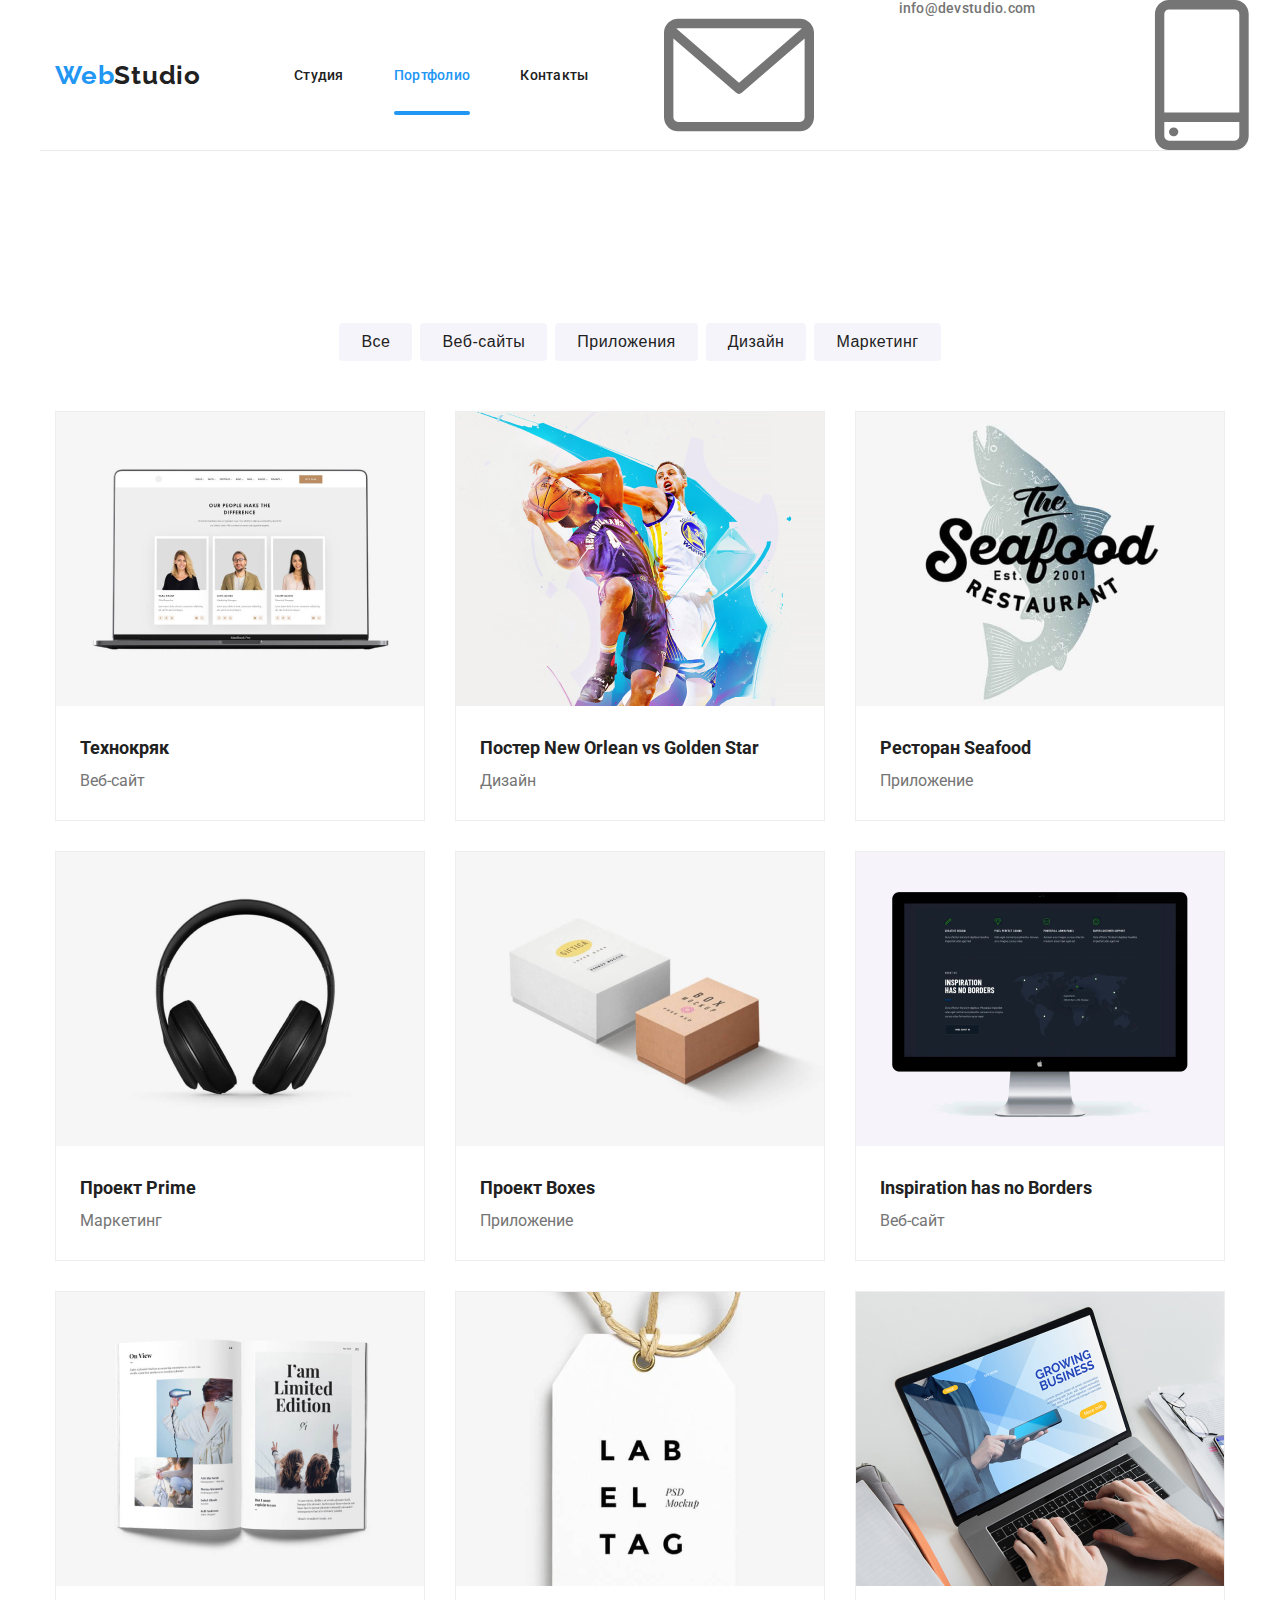
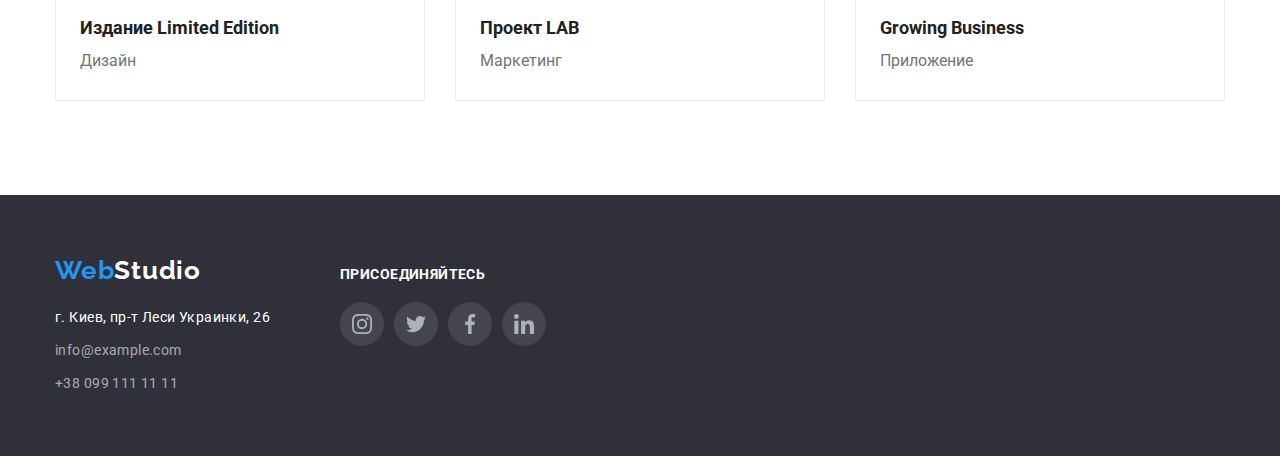
==== potrfolio.html @ 5b629baa "Initial commit" ====
<!DOCTYPE html>
<html lang="ru">
  <head>
    <meta charset="UTF-8" />
    <meta name="viewport" content="width=device-width, initial-scale=1.0" />

    <link rel="preconnect" href="https://fonts.gstatic.com" />
    <link
      href="https://fonts.googleapis.com/css2?family=Raleway:wght@700&family=Roboto:wght@400;500;700;900&display=swap"
      rel="stylesheet"
    />
    <!--подключение стилей-->
    <link rel="stylesheet" href="css/modern-normalize.css" />
    <link rel="stylesheet" href="css/style.css" />

    <title>Potrfolio</title>
  </head>

  <body>
    <header>
      <div class="container">
        <a class="logo" href="index.html" lang="en">
          <span class="logo-contrast">Web</span>Studio</a
        >
        <nav>
          <ul class="navigation">
            <li><a href="index.html">Студия</a></li>
            <li class="active">
              <a class="current-link" href="potrfolio.html">Портфолио</a>
            </li>
            <li><a href="contacts.html">Контакты</a></li>
          </ul>
        </nav>
        <address>
          <ul>
            <li>
              <a href="mailto:info@devstudio.com"
                ><svg class="mail icon-header">
                  <use href="images/sprite.svg#mail"></use>
                </svg>
                info@devstudio.com</a
              >
            </li>
            <li>
              <a href="tel:+380961111111">
                <svg class="tel icon-header">
                  <use href="images/sprite.svg#tel"></use>
                </svg>
                +38 096 111 11 11</a
              >
            </li>
          </ul>
        </address>
      </div>
    </header>
    <main class="portfolio">
      <section class="projects">
        <div class="container project">
          <h2>Кнопки</h2>
          <ul class="buttons-list">
            <li>
              <button class="buttons-item button" type="button">Все</button>
            </li>
            <li>
              <button class="buttons-item button" type="button">
                Веб-сайты
              </button>
            </li>
            <li>
              <button class="buttons-item button" type="button">
                Приложения
              </button>
            </li>
            <li>
              <button class="buttons-item button" type="button">Дизайн</button>
            </li>
            <li>
              <button class="buttons-item button" type="button">
                Маркетинг
              </button>
            </li>
          </ul>

          <ul class="projects-list">
            <li class="projects-item">
              <a class="projects-content" href="#">
                <div class="projects-image">
                  <img
                    src="images/tecknohriak.jpg"
                    style="width: 370px"
                    alt="Веб-сайт Технокряк"
                  />
                  <div class="outline">
                    <p>
                      Технокряк это современная площадка распространения
                      коронавируса. Компании используют эту платформу для
                      цифрового шпионажа и атак на защищённые сервера
                      конкурентов.
                    </p>
                  </div>
                </div>

                <div class="projects-discription">
                  <h3>Технокряк</h3>
                  <p>Веб-сайт</p>
                </div></a
              >
            </li>

            <li class="projects-item">
              <a class="projects-content" href="#">
                <div class="projects-image">
                  <img
                    src="images/neworleans.jpg"
                    style="width: 370px"
                    alt="Постер New Orlean vs Golden Star"
                  />
                  <div class="outline">
                    <p>
                      Технокряк это современная площадка распространения
                      коронавируса. Компании используют эту платформу для
                      цифрового шпионажа и атак на защищённые сервера
                      конкурентов.
                    </p>
                  </div>
                </div>

                <div class="projects-discription">
                  <h3>Постер New Orlean vs Golden Star</h3>
                  <p>Дизайн</p>
                </div></a
              >
            </li>

            <li class="projects-item">
              <a class="projects-content" href="#">
                <div class="projects-image">
                  <img
                    src="images/seafood.jpg"
                    style="width: 370px"
                    alt="Ресторан Seafood"
                  />
                  <div class="outline">
                    <p>
                      Технокряк это современная площадка распространения
                      коронавируса. Компании используют эту платформу для
                      цифрового шпионажа и атак на защищённые сервера
                      конкурентов.
                    </p>
                  </div>
                </div>

                <div class="projects-discription">
                  <h3>Ресторан Seafood</h3>
                  <p>Приложение</p>
                </div></a
              >
            </li>

            <li class="projects-item">
              <a class="projects-content" href="#">
                <div class="projects-image">
                  <img
                    src="images/prime.jpg"
                    style="width: 370px"
                    alt="Проект Prime"
                  />
                  <div class="outline">
                    <p>
                      Технокряк это современная площадка распространения
                      коронавируса. Компании используют эту платформу для
                      цифрового шпионажа и атак на защищённые сервера
                      конкурентов.
                    </p>
                  </div>
                </div>

                <div class="projects-discription">
                  <h3>Проект Prime</h3>
                  <p>Маркетинг</p>
                </div></a
              >
            </li>

            <li class="projects-item">
              <a class="projects-content" href="#">
                <div class="projects-image">
                  <img
                    src="images/boxes.jpg"
                    style="width: 370px"
                    alt="Проект Boxes"
                  />
                  <div class="outline">
                    <p>
                      Технокряк это современная площадка распространения
                      коронавируса. Компании используют эту платформу для
                      цифрового шпионажа и атак на защищённые сервера
                      конкурентов.
                    </p>
                  </div>
                </div>

                <div class="projects-discription">
                  <h3>Проект Boxes</h3>
                  <p>Приложение</p>
                </div></a
              >
            </li>

            <li class="projects-item">
              <a class="projects-content" href="#">
                <div class="projects-image">
                  <img
                    src="images/inspration.jpg"
                    style="width: 370px"
                    alt="Inspiration has no Borders"
                  />
                  <div class="outline">
                    <p>
                      Технокряк это современная площадка распространения
                      коронавируса. Компании используют эту платформу для
                      цифрового шпионажа и атак на защищённые сервера
                      конкурентов.
                    </p>
                  </div>
                </div>

                <div class="projects-discription">
                  <h3>Inspiration has no Borders</h3>
                  <p>Веб-сайт</p>
                </div></a
              >
            </li>

            <li class="projects-item">
              <a class="projects-content" href="#">
                <div class="projects-image">
                  <img
                    src="images/limitededition.jpg"
                    style="width: 370px"
                    alt="Издание Limited Edition"
                  />
                  <div class="outline">
                    <p>
                      Технокряк это современная площадка распространения
                      коронавируса. Компании используют эту платформу для
                      цифрового шпионажа и атак на защищённые сервера
                      конкурентов.
                    </p>
                  </div>
                </div>

                <div class="projects-discription">
                  <h3>Издание Limited Edition</h3>
                  <p>Дизайн</p>
                </div></a
              >
            </li>

            <li class="projects-item">
              <a class="projects-content" href="#">
                <div class="projects-image">
                  <img
                    src="images/lab.jpg"
                    style="width: 370px"
                    alt="Проект LAB"
                  />
                  <div class="outline">
                    <p>
                      Технокряк это современная площадка распространения
                      коронавируса. Компании используют эту платформу для
                      цифрового шпионажа и атак на защищённые сервера
                      конкурентов.
                    </p>
                  </div>
                </div>

                <div class="projects-discription">
                  <h3>Проект LAB</h3>
                  <p>Маркетинг</p>
                </div></a
              >
            </li>

            <li class="projects-item">
              <a class="projects-content" href="#">
                <div class="projects-image">
                  <img
                    src="images/growing.jpg"
                    style="width: 370px"
                    alt="Growing Business"
                  />
                  <div class="outline">
                    <p>
                      Технокряк это современная площадка распространения
                      коронавируса. Компании используют эту платформу для
                      цифрового шпионажа и атак на защищённые сервера
                      конкурентов.
                    </p>
                  </div>
                </div>

                <div class="projects-discription">
                  <h3>Growing Business</h3>
                  <p>Приложение</p>
                </div></a
              >
            </li>
          </ul>
        </div>
      </section>
    </main>
    <footer>
      <div class="container">
        <div class="footer-items">
          <div>
            <a class="logo" href="index.html" lang="en">
              <span class="logo-contrast">Web</span>Studio</a
            >
            <ul>
              <li>г. Киев, пр-т Леси Украинки, 26</li>
              <li>
                <a href="mailto:info@example.com">info@example.com</a>
              </li>
              <li>
                <a href="tel:+380991111111">+38 099 111 11 11</a>
              </li>
            </ul>
          </div>
          <div class="page-footer">
            <h6>присоединяйтесь</h6>
            <ul class="sm">
              <li class="sm-item">
                <a class="sm-link" href="https://www.instagram.com/"
                  ><svg class="sm-icon">
                    <use href="./images/sprite.svg#insta" /></svg
                ></a>
              </li>
              <li class="sm-item">
                <a class="sm-link" href="https://twitter.com/"
                  ><svg class="sm-icon">
                    <use href="./images/sprite.svg#tw" /></svg
                ></a>
              </li>
              <li class="sm-item">
                <a class="sm-link" href="https://www.facebook.com/"
                  ><svg class="sm-icon">
                    <use href="./images/sprite.svg#fb" /></svg
                ></a>
              </li>
              <li class="sm-item">
                <a class="sm-link" href="https://www.linkedin.com/"
                  ><svg class="sm-icon">
                    <use href="./images/sprite.svg#in" /></svg
                ></a>
              </li>
            </ul>
          </div>
        </div>
      </div>
    </footer>
  </body>
</html>
---- css/style.css ----
html {
  box-sizing: border-box;
}
* {
  margin: 0;
  padding: 0;
}

ul {
  list-style-type: none;
  text-decoration: none;
  padding: 0;
  margin: 0;
}

a {
  text-decoration: none;
  text-transform: none;
  font-style: normal;
}

*,
::before,
::after {
  box-sizing: inherit;
}
h1,
h2,
h3,
h4,
h5,
h6,
p {
  margin-top: 0px;
  margin-bottom: 0px;
}

:root {
  --main-background-color: #f9f9f9;
  --minor-background-color: #f3f5fa;
  --footer-background-color: #2f303a;
  --section-background-color: #ffffff;
  --main-button-color: #2196f3;
  --minor-button-color: #f5f4fa;
  --main-text-color: #212121;
  --minor-text-color: #757575;
  --contrast-text-color: #ffffff;
  --selected-text-color: #2196f3;
  --footer-adress-color: rgba(255, 255, 255, 0.6);
  --white: rgb(0, 0, 0);
  --icons-primary-color: #afb1b8;
  --icons-lines-color: #212121;
  --icons-contrast-color: #2196f3;
  --icons-background-color: #f5f4fa;
}

/*font-family: 'Oleo Script', cursive;
font-family: 'Raleway', sans-serif;
font-family: 'Roboto', sans-serif;*/

/*header*/

.container {
  width: 1200px;
  padding-right: 15px;
  padding-left: 15px;
  margin: 0px auto 0px auto;
}

header .container,
footer .container {
  padding-top: 0px;
  padding-bottom: 0px;
}

header .container {
  background-color: var(--section-background-color);

  display: flex;
  align-items: center;
  border-bottom: 1px solid #ececec;
}

header .logo {
  font-family: Raleway;
  font-weight: 700;
  font-size: 26px;
  line-height: 1.192;
  letter-spacing: 0.03em;
  color: var(--main-text-color);
  display: flex;
  margin-right: 93px;
}

header .logo-contrast {
  color: var(--selected-text-color);
  font-family: Raleway;
  font-weight: 700;
  font-size: 26px;
  line-height: 1.192;
  letter-spacing: 0.03em;
}

.navigation {
  display: flex;
}

.navigation li {
  display: flex;
}

.navigation li:not(:last-child) {
  margin-right: 50px;
}

.navigation a {
  font-family: Roboto;
  font-weight: 500;
  font-style: normal;
  font-size: 14px;
  line-height: 1.143;
  letter-spacing: 0.02em;
  color: var(--main-text-color);

  padding-top: 32px;
  padding-bottom: 32px;

  transition: color 250ms cubic-bezier(0.4, 0, 0.2, 1),
    color 250ms cubic-bezier(0.4, 0, 0.2, 1);
}

.navigation a:hover,
.navigation a:focus,
.navigation a:active {
  color: var(--selected-text-color);
}

.navigation .active .current-link {
  color: var(--selected-text-color);
  position: relative;
  display: block;
}

.navigation .active .current-link::after {
  content: '';
  position: absolute;
  bottom: 0;
  left: 0;

  height: 4px;
  width: 100%;
  background-color: var(--selected-text-color);
  border-radius: 4px;
}

header address {
  display: flex;
  margin-left: auto;
  font-family: Roboto, sans-serif;
}

header address ul {
  display: flex;
}

header address li {
  display: flex;
}

header address li:not(:last-child) {
  margin-right: 50px;
}

header address a {
  font-family: Roboto, sans-serif;
  font-weight: 500;
  font-size: 14px;
  line-height: 1.143;
  letter-spacing: 0.02em;
  color: var(--minor-text-color);

  transition: color 250ms cubic-bezier(0.4, 0, 0.2, 1),
    color 250ms cubic-bezier(0.4, 0, 0.2, 1);

  display: flex;
}

header address a:hover,
header address a:focus,
header address a:active {
  color: var(--selected-text-color);
}

.mail {

  fill: currentColor;
}
.tel {

  fill: currentColor;
}

.icon-header {
  display: flex;
  align-items: center;
  margin-right: 10px;
  align-self: center;
}
/*main*/

/*hero*/

.hero {
  font-family: Roboto, sans-serif;
  font-weight: 900;
  letter-spacing: 0.06em;
  color: var(--contrast-text-color);

  background-image: linear-gradient(
      to right,
      rgba(47, 48, 58, 0.4),
      rgba(47, 48, 58, 0.4)
    ),
    url(../images/hero.jpg);
  background-repeat: no-repeat;
  background-size: cover;

  text-align: center;

  max-width: 1600px;
  margin-left: auto;
  margin-right: auto;
}

h1 {
  font-size: 44px;
  line-height: 1.36;
  text-transform: uppercase;
  text-align: center;
  padding-top: 200px;
}

.hero .main-button {
  font-size: 16px;
  line-height: 1.875;
  text-align: center;
  background-color: var(--main-button-color);
  color: var(--contrast-text-color);
  box-shadow: 0px 4px 4px rgba(0, 0, 0, 0.15);
  border-radius: 4px;
  border-color: var(--main-button-color);

  margin-top: 30px;
  width: 200px;
  height: 50px;
  margin-bottom: 200px;
}
.backdrop {
  z-index: 2;
  position: fixed;
  top: 0;
  left: 0;
  width: 100%;
  height: 100%;
  background-color: rgba(0, 0, 0, 0.2);
  opacity: 1;
  transition: opacity 250ms cubic-bezier(0.4, 0, 0.2, 1);
}

.backdrop.is-hidden {
  opacity: 0;
  pointer-events: none;
}

.backdrop.is-hidden .modal {
  transform: translate(-50%, -50%) scale(0.8);
}

.modal {
  position: absolute;
  top: 50%;
  left: 50%;
  padding: 40px;

  width: 528px;

  background-color: rgba(255, 255, 255, 1);
  border-radius: 4px;
  box-shadow: 0px 1px 3px rgba(0, 0, 0, 0.12), 0px 1px 1px rgba(0, 0, 0, 0.14),
    0px 2px 1px rgba(0, 0, 0, 0.2);

  transform: translate(-50%, -50%) scale(1);
  transition: transform 250ms cubic-bezier(0.4, 0, 0.2, 1);
}

.modal b {
  display: inline-block;
  margin-bottom: 12px;
  font-style: bold;
  font-weight: 700;
  font-size: 20px;
  line-height: 1.15;
  text-align: center;
  letter-spacing: 0.03em;

  color: #212121;
}

.modal .exit-btn {
  display: flex;
  position: absolute;
  top: 0;
  right: 0;
  margin-top: 8px;
  margin-right: 8px;
  width: 30px;
  height: 30px;

  border: 1px solid rgba(0, 0, 0, 0.1);
  border-radius: 50%;

  background-color: var(--section-background-color);

  cursor: pointer;
  transition: 250ms cubic-bezier(0.4, 0, 0.2, 1);
}

.modal .exit-btn:hover,
.modal .exit-btn:focus {
  color: var(--icons-contrast-color);
  cursor: pointer;
}

.exit-btn .icon-btn {
  margin: auto;
  fill: currentColor;
}

.name-form .input-block {
  position: relative;
}

.name-form .icon-input {
  margin-left: 12px;
  position: absolute;
  top: 50%;
  left: 0;
  transform: translateY(-50%);
  fill: #212121;
}

.general-form {
  margin: auto;
  width: 448px;
}

.general-form .name-form {
  display: flex;
  flex-direction: column;
  margin-bottom: 10px;
  text-align: left;
}

.name-form label {
  margin-bottom: 4px;
  font-style: normal;
  font-weight: 400;
  font-size: 12px;
  line-height: 1.185;

  letter-spacing: 0.01em;

  color: var(--minor-text-color)
}

.name-form .data {
  padding-left: 42px;
  border: 1px solid rgba(33, 33, 33, 0.2);
  box-sizing: border-box;
  border-radius: 4px;
  height: 40px;
  width: 100%;
}

.data:focus {
  border: 1px solid var(--selected-text-color);
  outline: none;
}

.data:focus + .icon-input {
  fill: var(--selected-text-color);
}

.name-form .data.area {
  resize: none;
  height: 120px;
  padding: 12px 16px;
}

.name-form .data.area::placeholder {
  font-style: normal;
  font-weight: 400;
  font-size: 12px;
  line-height: 1.166;
  letter-spacing: 0.01em;

  color: rgba(117, 117, 117, 0.5);
}

.checkbox-input {
  appearance: none;
  -webkit-appearance: none;
  -moz-appearance: none;
}
.checkbox-label {
  display: flex;
  justify-content: center;
  margin-top: 20px;
  margin-bottom: 30px;
  align-items: center;
  font-weight: 400;
  font-size: 14px;
  line-height: 1.72;
  letter-spacing: 0.03em;
  border-radius: 4px;
  color: var(--minor-text-color);
  transition: 250ms cubic-bezier(0.4, 0, 0.2, 1);
}

.checkbox-custom-box {
  display: inline-flex;
  width: 16px;
  height: 15px;
  margin-right: 8px;
  background-image: url(../images/sprite.svg#name-icon)
  fill: #212121;
  background-size: contain;
  background-repeat: no-repeat;
  border-radius: 4px;
  cursor: pointer;
  transition: 250ms cubic-bezier(0.4, 0, 0.2, 1);
  border: 1px solid var(--icons-lines-color);
}

.checkbox-text {
  display: inline-flex;
}


.checkbox-input:checked + .checkbox-custom-box {
  background-image: url(../images/icons/chek-icon.svg);
  background-size: contain;
  cursor: pointer;
  background-repeat: no-repeat;
  background-color: var(--icons-contrast-color);
  border: 1px solid var(--icons-contrast-color);
}



.checkbox-input:focus + .checkbox-custom-box {
  box-sizing: content-box;
  border-radius: 4px;
}

.checkbox-label a {
  color: var(--icons-lines-color);
  text-decoration: underline;
  text-decoration-skip-ink: none;
}

.modal .form-btn {
  padding: 10px 55px;
  font-style: normal;
  font-weight: 700;
  font-size: 16px;
  line-height: 1.875;
  align-items: center;
  text-align: center;
  letter-spacing: 0.06em;

  color: var(--section-background-color);
  background: #2196f3;
  border: none;
  box-shadow: 0px 4px 4px rgba(0, 0, 0, 0.15);
  border-radius: 4px;
}

.modal .close-button {
  margin-top: 8px;
  margin-right: 8px;

  width: 30px;
  height: 30px;

  border: 1px solid rgba(0, 0, 0, 0.1);
  border-radius: 50%;

  background-color: var(--main-background-color);
  background-image: url(../images/sprite.svg#close-icon);
  background-repeat: no-repeat;
  background-position: center;
  cursor: pointer;
}
/*section advantages*/

.advantages {
  font-family: Roboto;
  letter-spacing: 0.03em;
  box-sizing: content-box;
  padding-top: 94px;
}

.advantages .container {
  padding-bottom: 0;
}

.advantages ul {
  display: flex;
  justify-content: center;
}

.advantages li:not(:last-child) {
  margin-right: 30px;
}
.advantages h2 {
  color: var(--section-background-color);
}

.advantages h3 {
  font-family: Roboto;
  font-size: 14px;
  font-weight: 700;
  font-style: normal;
  letter-spacing: 0.03em;
  line-height: 1.17;
  text-transform: uppercase;
  color: var(--main-text-color);
  margin-bottom: 10px;
}

.advantages p {
  font-family: Roboto;
  font-weight: 400;
  font-style: normal;
  letter-spacing: 0.03em;
  font-size: 14px;
  line-height: 1.71;
  color: var(--minor-text-color);
  width: 270px;
}

.icon {
  width: 70px;
  height: 70px;
}
.advantages-image {
  display: flex;
  justify-content: center;
  align-items: center;
  height: 120px;

  background-color: var(--minor-button-color);
  border-radius: 4px;
  margin-bottom: 30px;
  margin-right: 30px;
}

/*section services*/

.services {
  font-family: Roboto, sans-serif;
  letter-spacing: 0.03em;

  padding-top: 14px;
}

.services-list {
  display: flex;
  justify-content: center;
  position: relative;
}

.services-description {
  position: absolute;

  font-size: 14px;
  line-height: 1.14;
  text-transform: uppercase;
  text-align: center;
  padding-top: 200px;

  font-family: Roboto, sans-serif;
  font-weight: 700;
  letter-spacing: 0.03em;
  bottom: 25%;

  color: var(--contrast-text-color);
  background-color: rgba(47, 48, 58, 0.8);
  padding: 27px 0px 27px 0px;
  width: 370px;
}
.services-item:not(:last-child) {
  margin-right: 30px;
  margin-bottom: 94px;
}

h4 {
  font-weight: 700;
  font-size: 36px;
  line-height: 1.17;
  text-align: center;
  color: var(--main-text-color);
  margin-bottom: 50px;
  padding-top: 94px;
  font-family: Roboto, sans-serif;
  letter-spacing: 0.03em;
}

/*section team*/

.team {
  font-family: Roboto, sans-serif;
  letter-spacing: 0.03em;
  background-color: var(--minor-background-color);
}

.team ul {
  display: flex;
  justify-content: center;
  padding-bottom: 30px;
}

.team-item {
  margin-right: 30px;
  background-color: var(--section-background-color);
  box-shadow: 0px 1px 3px rgba(0, 0, 0, 0.12), 0px 1px 1px rgba(0, 0, 0, 0.14),
    0px 2px 1px rgba(0, 0, 0, 0.2);
  border-radius: 0px 0px 4px 4px;
}

.team-item:last-child {
  margin-right: 0;
}

.team h5 {
  font-weight: 500;
  font-size: 16px;
  line-height: 1.188;
  text-align: center;
  color: var(--main-text-color);
  padding-top: 30px;
  padding-bottom: 10px;
}

.team p {
  font-weight: 400;
  font-size: 16px;
  line-height: 1.188;
  text-align: center;
  color: var(--minor-text-color);
  padding-bottom: 30px;
}

.sm {
  display: flex;
}

.sm .sm-link:hover,
.sm .sm-link:focus,
.sm .sm-link:active {
  background-color: var(--icons-contrast-color);
  color: var(--main-background-color);
}

.sm-item .sm-link:last-child {
  margin-right: 0;
}

.sm-item .sm-link {
  display: flex;
  height: 44px;
  width: 44px;
  align-items: center;
  border-radius: 50%;
  margin-right: 10px;
  color: var(--icons-primary-color);

  transition: color 250ms cubic-bezier(0.4, 0, 0.2, 1),
    background-color 250ms cubic-bezier(0.4, 0, 0.2, 1);
}

/*.sm-item a:hover,
.sm-item a:focus,
.sm-item a:active {
  
}*/

.sm-icon {
  height: 20px;
  width: 20px;
  margin-left: auto;
  margin-right: auto;
  fill: currentColor;
}

footer .sm-item .sm-link {
  height: 44px;
  width: 44px;
  background-color: rgba(255, 255, 255, 0.1);
  background-size: 20px;
  background-repeat: no-repeat;
  background-position: center;
  border-radius: 50%;
}

footer .sm-item:not(:last-child) {
  margin-right: 10px;
}

footer .sm {
  display: flex;
}

/*.sm {
  display: flex;
}

.sm-item:hover,
.sm-item:focus,
.sm-item:active {
  background-color: var(--icons-contrast-color);
}

.sm .team .sm {
  padding-left: 32px;
  padding-right: 32px;
  padding-bottom: 24px;
}

.sm-item {
  display: flex;
  width: 44px;
  height: 244px0px;
  fill: var(--icons-primary-color);
  align-items: center;
  border-radius: 50%;
  margin-right: 10px;
}

.sm-icon:last-child {
  margin-right: 0;
}

footer .sm-item {
  background-color: rgba(255, 255, 255, 0.1);
  fill: var(--section-background-color);
  width: 44px;
  height: 44px;
  border-radius: 50%;
  padding: 12px;
}

.sm-item:hover,
.sm-item:focus,
.sm-item:active {
  background-color: var(--icons-contrast-color);
  fill: var(--section-background-color);
  width: 44px;
  height: 44px;
  border-radius: 50%;
  padding: 12px;
}
.sm-icon {
  height: 20px;
  width: 20px;
  margin-right: auto;
  margin-left: auto;
}

.sm a {
  display: flex;
  justify-content: center;
  align-items: center;
  border-radius: 50%;
  width: 44px;
  height: 44px;
}
*/

/*clients-section*/

.clients {
  display: flex;
  justify-content: space-between;
  align-items: baseline;
  padding-bottom: 94px;
}

.clients-item a {
  display: flex;
  align-items: center;
  justify-content: center;
  width: 170px;
  height: 90px;
  border: 1px solid var(--icons-primary-color);
  border-radius: 4px;
}

.clients-item {
  margin-right: 30px;
  fill: var(--icons-primary-color);
}

.clients-item:last-child {
  margin-right: 0;
}

.clients-link {
  transition: fill 250ms cubic-bezier(0.4, 0, 0.2, 1),
    border-color 250ms cubic-bezier(0.4, 0, 0.2, 1);
}

.clients-link:hover,
.clients-link:focus {
  fill: var(--icons-contrast-color);
  border-color: var(--icons-contrast-color);
}

/*footer*/

footer {
  background-color: var(--footer-background-color);
}
.footer-items {
  align-items: baseline;
  padding-top: 60px;
}

.footer-items a {
  color: var(--footer-adress-color);
}

.page-footer {
  align-items: baseline;
  margin-left: 70px;
}

footer .logo {
  font-family: Raleway;
  font-weight: 700;
  font-style: normal;
  font-size: 26px;
  line-height: 1.192;
  letter-spacing: 0.03em;
  color: var(--contrast-text-color);
}

footer .logo-contrast {
  color: var(--selected-text-color);
}

.footer-items {
  display: flex;
}
.footer-items ul {
  align-items: baseline;
  font-family: Roboto, sans-serif;
  font-weight: 400;
  font-size: 14px;
  line-height: 1.714;
  font-style: normal;
  letter-spacing: 0.03em;
  color: var(--contrast-text-color);

  margin-top: 20px;
  padding-bottom: 60px;
}
.footer-items li:not(:last-child) {
  margin-bottom: 9px;
}

h6 {
  font-family: Roboto, sans-serif;
  font-weight: 700;
  font-size: 14px;
  line-height: 1.172;
  font-style: normal;
  letter-spacing: 0.03em;
  text-transform: uppercase;

  color: var(--contrast-text-color);
  margin-bottom: 20px;
}
.subscription {
  margin-top: 12px;
  margin-left: 93px;
  width: 570px;
  height: 86px;
}

.subscription b {
  margin-bottom: 20px;
  display: block;
  font-style: normal;
  font-weight: 700;
  font-size: 14px;
  line-height: 1.14;
  letter-spacing: 0.03em;
  text-transform: uppercase;

  color: #ffffff;
}

.subscription .email {
  display: block;
  margin-right: 12px;
  padding-left: 16px;
  width: 358px;
  height: 50px;
  color: var(--white-color);
  background-color: #2f303a;
  border: 1px solid rgba(255, 255, 255, 0.3);
  border-radius: 4px;
  box-shadow: (0px 4px 4px rgba(0, 0, 0, 0.15));
}

.subscription .email::placeholder {
  font-style: 400;
  font-weight: normal;
  font-size: 16px;
  line-height: 1.25;

  align-items: center;
  letter-spacing: 0.03em;

  color: rgba(255, 255, 255, 0.6);
}

.subscription .sub-button {
  display: flex;
  width: 200px;
  height: 50px;
  font-style: normal;
  font-weight: 700;
  font-size: 16px;
  line-height: 1.875;

  align-items: center;
  text-align: center;
  letter-spacing: 0.06em;
  justify-content: center;

  color: #ffffff;
  background: #2196f3;
  box-shadow: 0px 4px 4px rgba(0, 0, 0, 0.15);
  border-radius: 4px;
}

.subscription .input-sub {
  display: flex;
}

.subscription .sub-button::after {
  content: '';
  display: block;
  margin-left: 10px;
  width: 24px;
  height: 24px;
  background-image: url(../images/icon-send.svg);
}

/*portfolio*/

/*buttons*/

.portfolio {
  font-family: Roboto, sans-serif;
}

.buttons-list {
  display: flex;
  margin-top: 94px;
  justify-content: center;
  padding-bottom: 50px;
}

.buttons-list li {
  margin-right: 8px;
}

.buttons-list li:last-child {
  margin-right: 0;
}

.buttons-item {
  margin: 0;
  padding: 6px 22px;
  height: 38px;
  letter-spacing: 0.03em;
  line-height: 1.625;
  font-size: 16px;
  font-weight: 500;
  text-align: center;

  border-radius: 4px;
  border: 0;
  color: var(--main-text-color);
  background-color: var(--minor-button-color);
  font-style: Roboto;
  font-size: 16px;
  line-height: 1.63;
  font-style: normal;
  letter-spacing: 0.03em;

  transition: color 250ms cubic-bezier(0.4, 0, 0.2, 1),
    background-color 250ms cubic-bezier(0.4, 0, 0.2, 1);
}

.buttons-item:hover,
.buttons-item:focus,
.buttons-item:active {
  color: var(--contrast-text-color);
  background-color: var(--main-button-color);
}

/*projects*/

.project {
  padding-top: 50px;
  padding-bottom: 94px;
}
.portfolio {
  padding-left: 15px;
  padding-right: 15px;
  margin-left: auto;
  margin-right: auto;
}

.portfolio .buttons {
  display: flex;
  justify-content: center;
}

.portfolio .buttons .item {
  margin: 0;
  padding: 6px 22px;
  letter-spacing: 0 03em;
  line-height: 1.62;
  box-shadow: 0px 2px 2px rgba(0, 0, 0, 0.12);
  text-shadow: 0px 4px 4px rgba(0, 0, 0, 0.25);
  border-radius: 4px;
  border: 0;
  transition: color 250ms cubic-bezier(0.4, 0, 0.2, 1),
    background-color 250ms cubic-bezier(0.4, 0, 0.2, 1);
}

.portfolio .buttons .item:hover,
.portfolio .buttons .item:focus,
.portfolio .buttons .item:active {
  color: var(--contrast-text-color);
  background-color: var(--main-button-color);
}
.projects-list {
  display: flex;
  flex-wrap: wrap;
}
.projects-item {
  width: calc((100% - 60px) / 3);

  background-color: var(--section-background-color);

  list-style-type: none;
}

.projects-content {
  display: block;
  background-color: var(--section-background-color);
  border: 1px solid #eeeeee;

  transition: background-color 250ms cubic-bezier(0.4, 0, 0.2, 1),
    box-shadow 250ms cubic-bezier(0.4, 0, 0.2, 1);
}

.projects-content:hover,
.projects-content:focus {
  background-color: var(--section-background-color);
  box-shadow: 0px 1px 1px rgba(0, 0, 0, 0.12), 0px 4px 4px rgba(0, 0, 0, 0.06),
    1px 4px 6px rgba(0, 0, 0, 0.16);
  border: 1px solid #eeeeee;
}

.projects-item:not(:nth-child(3n)) {
  margin-right: 30px;
}

.projects-item:not(:nth-last-child(-n + 3)) {
  margin-bottom: 30px;
}
.projects-item img {
  display: block;
}
.projects-discription {
  padding-top: 24px;
  padding-right: 20px;
  padding-bottom: 24px;
  padding-left: 24px;
}

h2 {
  visibility: hidden;
}

.projects h3 {
  font-weight: 700;
  font-size: 18px;
  line-height: 2;
  letter-spacing: 0 06em;
  color: var(--main-text-color);
}

.projects p {
  font-weight: 400;
  font-size: 16px;
  line-height: 1.875;
  letter-spacing: 0 03em;
  color: var(--minor-text-color);
  margin: 0;
}

.projects-item .outline p {
  background-color: var(--main-button-color);
  color: var(--contrast-text-color);
  padding: 24px 63px 24px 63px;
  margin: 0;
}

.projects-image {
  position: relative;
  overflow: hidden;
}

.projects-image .outline {
  position: absolute;
  left: 0;
  top: 0;
  width: 100%;
  height: 100%;
  background-color: rgba(33, 150, 243, 0.9);
  border: 1px solid #eeeeee;

  visibility: hidden;
  transform: translateY(100%);
  transition: transform 250ms cubic-bezier(0.4, 0, 0.2, 1);
}

.projects-item:hover .outline {
  transform: translateY(0);
  visibility: visible;
  transition: transform 250ms cubic-bezier(0.4, 0, 0.2, 1);
}
.projects-content:focus .outline {
  transform: translateY(0);
  visibility: visible;
  transition: transform 250ms cubic-bezier(0.4, 0, 0.2, 1);
}
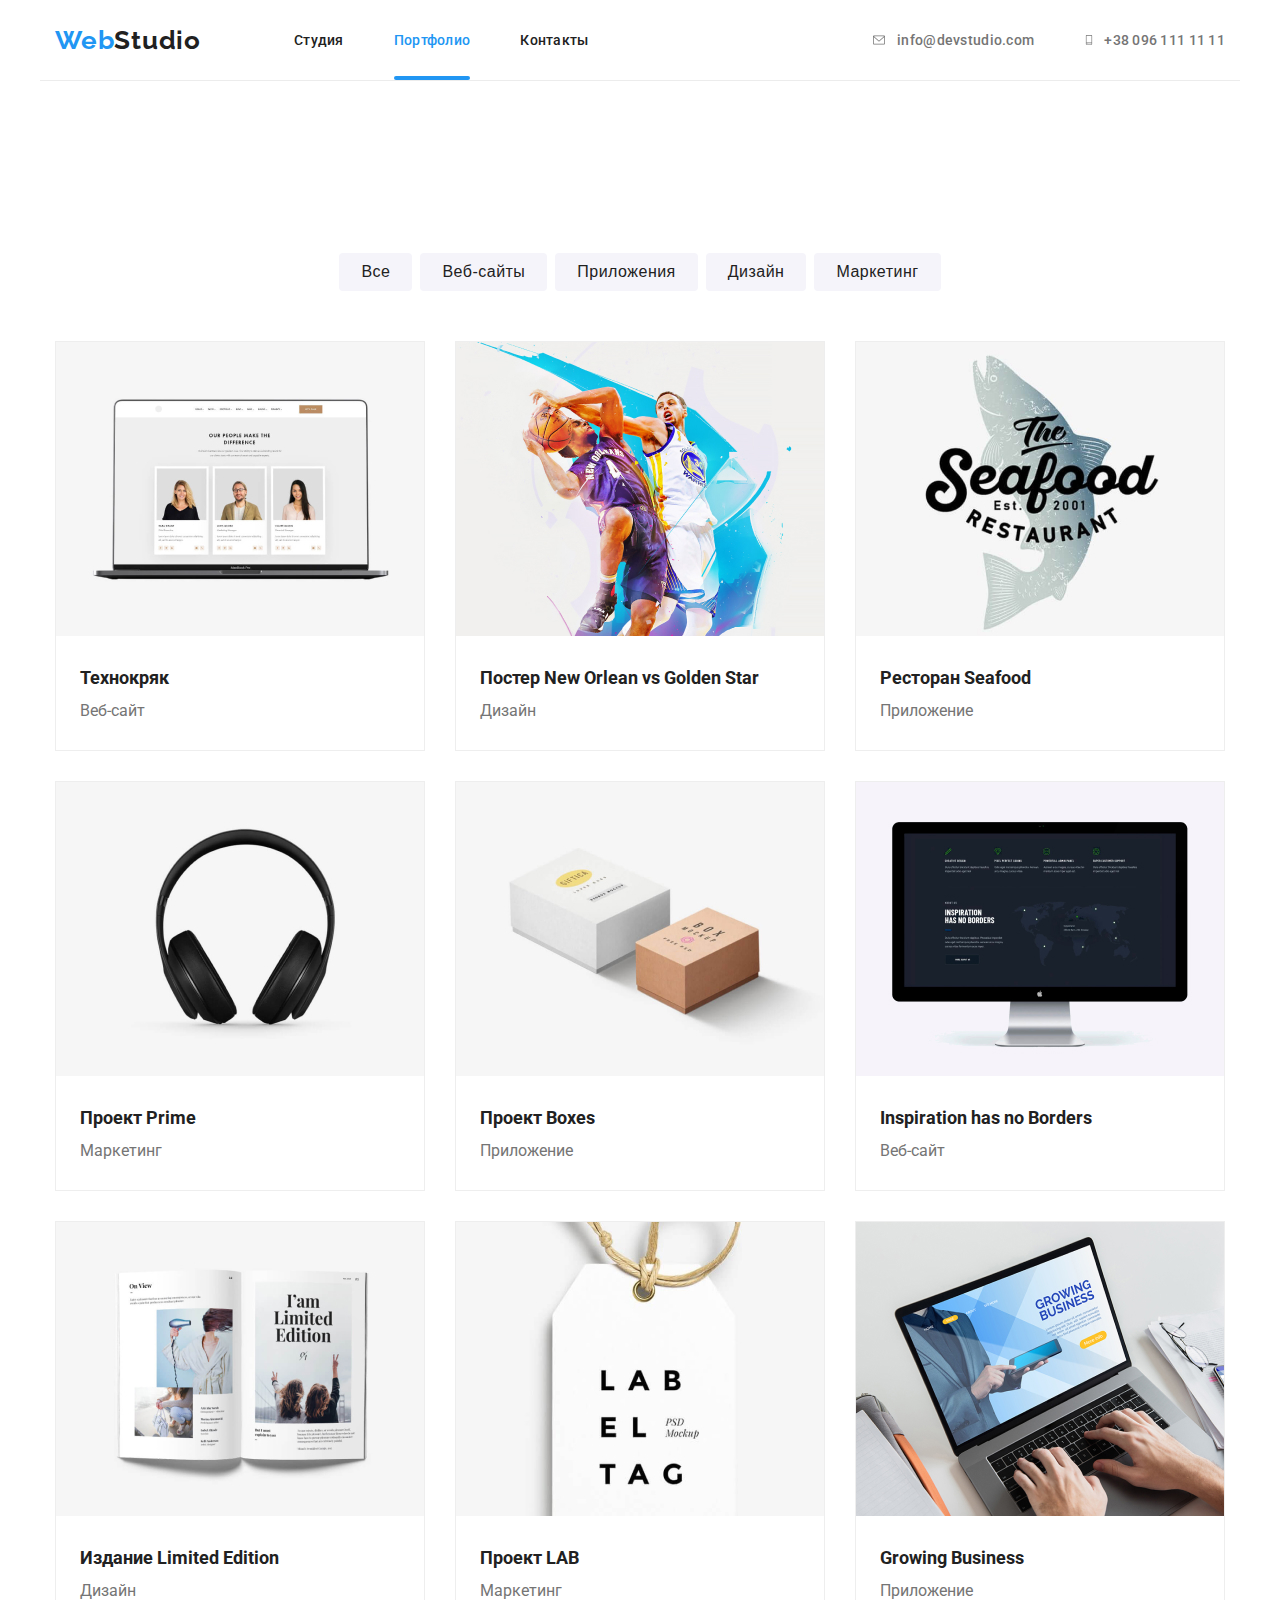
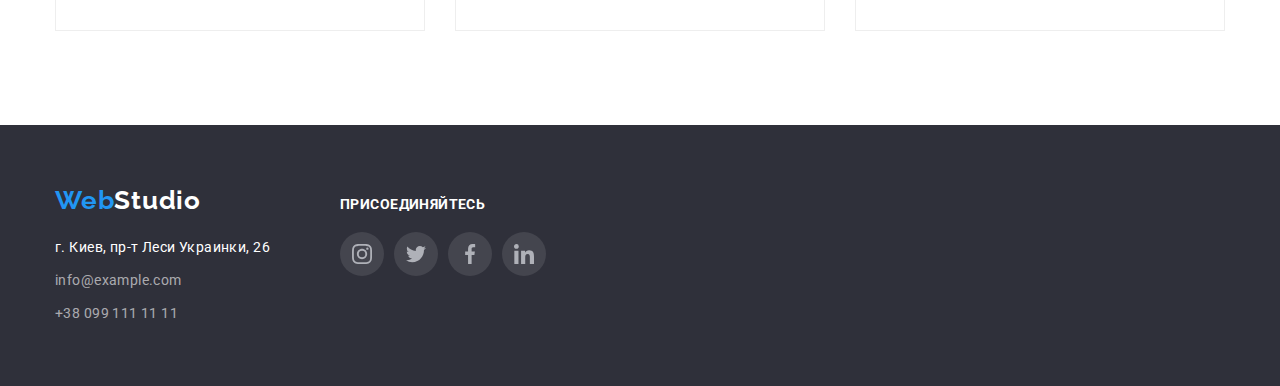
==== commit fa8a35b7: "vscode settings" ====
--- a/potrfolio.html
+++ b/potrfolio.html
@@ -20,34 +20,30 @@
     <header>
       <div class="container">
         <a class="logo" href="index.html" lang="en">
-          <span class="logo-contrast">Web</span>Studio</a
-        >
+          <span class="logo-contrast">Web</span>Studio</a>
         <nav>
           <ul class="navigation">
-            <li><a href="index.html">Студия</a></li>
-            <li class="active">
-              <a class="current-link" href="potrfolio.html">Портфолио</a>
-            </li>
+            <li>
+              <a  href="index.html">Студия</a>
+            </li>
+            <li class="active"> <a class="current-link" href="potrfolio.html">Портфолио</a></li>
             <li><a href="contacts.html">Контакты</a></li>
           </ul>
         </nav>
         <address>
           <ul>
             <li>
-              <a href="mailto:info@devstudio.com"
-                ><svg class="mail icon-header">
-                  <use href="images/sprite.svg#mail"></use>
+              <a href="mailto:info@devstudio.com"><svg class="mail icon-header" width="16" height="12">
+                  <use href="./images/sprite.svg#mail"></use>
                 </svg>
-                info@devstudio.com</a
-              >
+                info@devstudio.com</a>
             </li>
             <li>
               <a href="tel:+380961111111">
-                <svg class="tel icon-header">
-                  <use href="images/sprite.svg#tel"></use>
+                <svg class="tel icon-header" width="10px" height="16px">
+                  <use href="./images/sprite.svg#tel"></use>
                 </svg>
-                +38 096 111 11 11</a
-              >
+                +38 096 111 11 11</a>
             </li>
           </ul>
         </address>
--- a/css/style.css
+++ b/css/style.css
@@ -142,7 +142,7 @@
 }
 
 .navigation .active .current-link::after {
-  content: '';
+  content: "";
   position: absolute;
   bottom: 0;
   left: 0;
@@ -192,11 +192,9 @@
 }
 
 .mail {
-
   fill: currentColor;
 }
 .tel {
-
   fill: currentColor;
 }
 
@@ -370,7 +368,7 @@
 
   letter-spacing: 0.01em;
 
-  color: var(--minor-text-color)
+  color: var(--minor-text-color);
 }
 
 .name-form .data {
@@ -432,8 +430,7 @@
   width: 16px;
   height: 15px;
   margin-right: 8px;
-  background-image: url(../images/sprite.svg#name-icon)
-  fill: #212121;
+  background-image: url(../images/sprite.svg#name-icon) fill #212121;
   background-size: contain;
   background-repeat: no-repeat;
   border-radius: 4px;
@@ -445,7 +442,6 @@
 .checkbox-text {
   display: inline-flex;
 }
-
 
 .checkbox-input:checked + .checkbox-custom-box {
   background-image: url(../images/icons/chek-icon.svg);
@@ -455,8 +451,6 @@
   background-color: var(--icons-contrast-color);
   border: 1px solid var(--icons-contrast-color);
 }
-
-
 
 .checkbox-input:focus + .checkbox-custom-box {
   box-sizing: content-box;
@@ -962,7 +956,7 @@
 }
 
 .subscription .sub-button::after {
-  content: '';
+  content: "";
   display: block;
   margin-left: 10px;
   width: 24px;
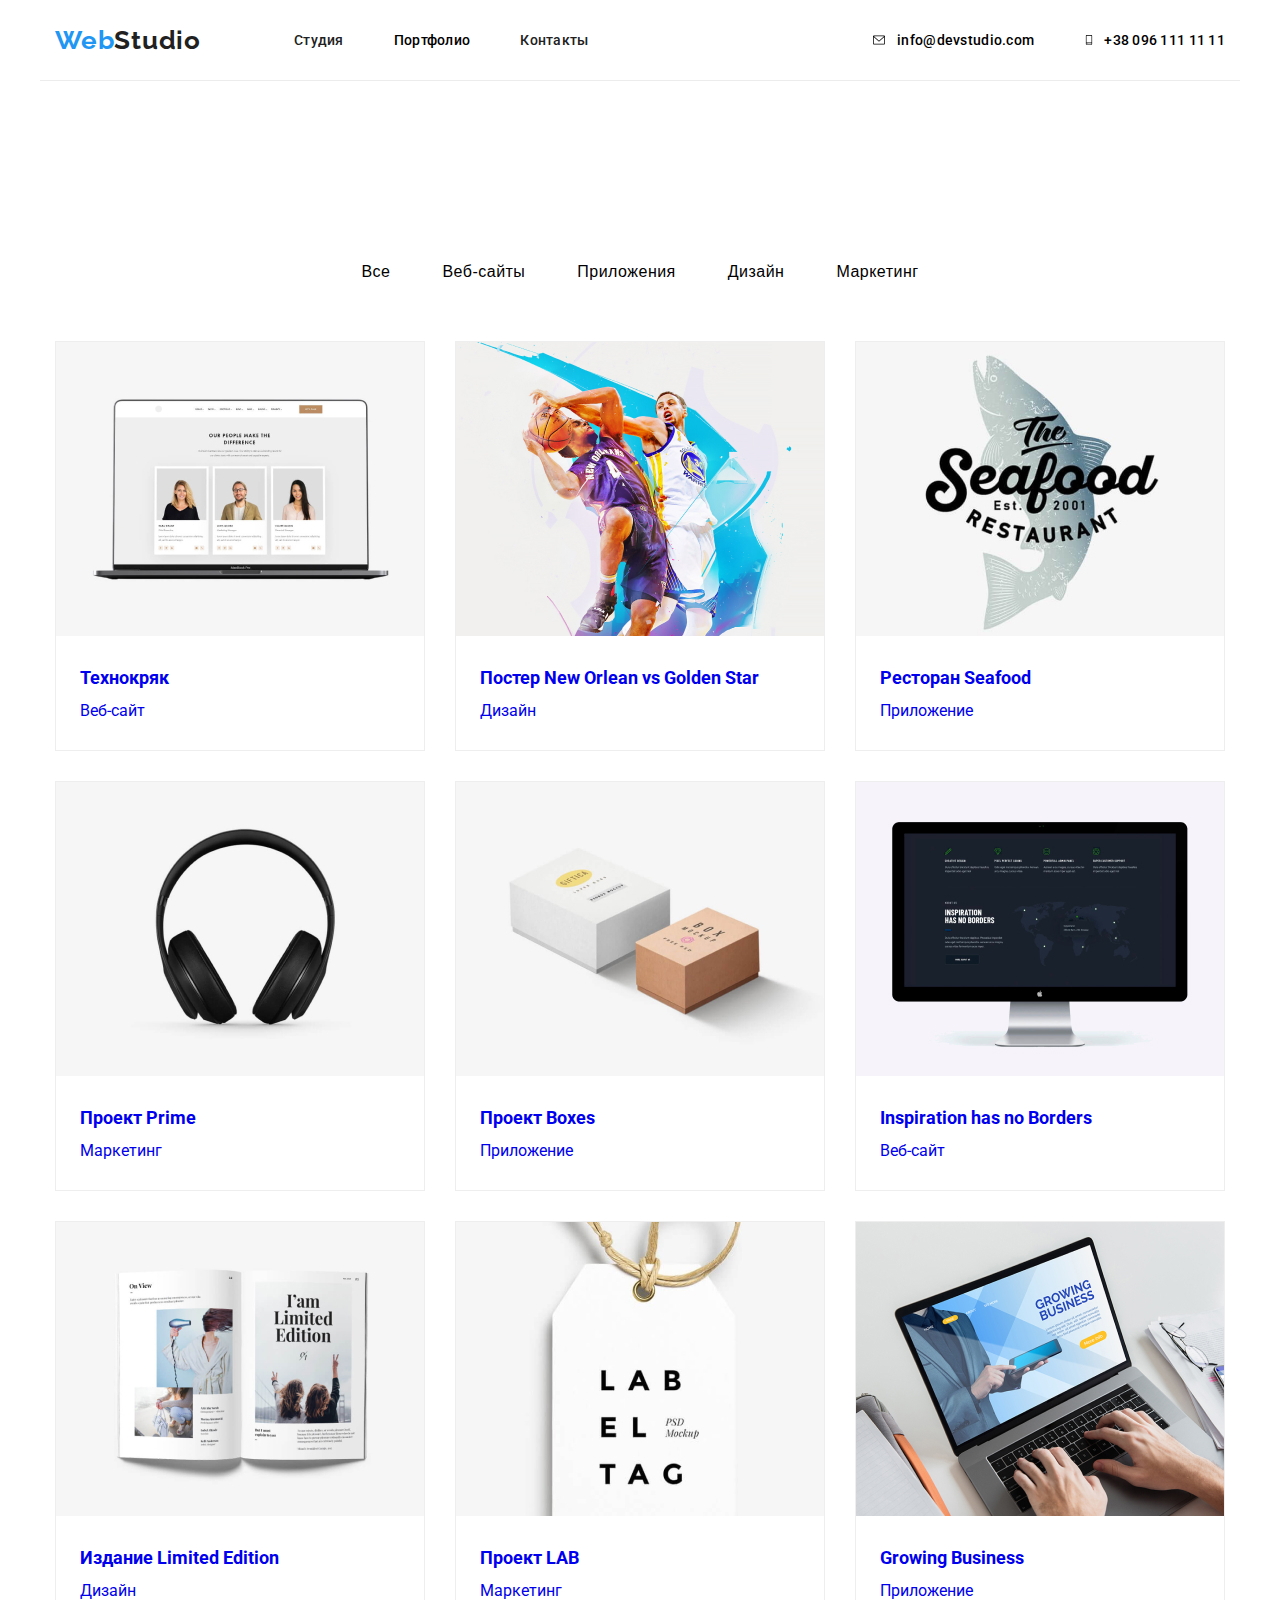
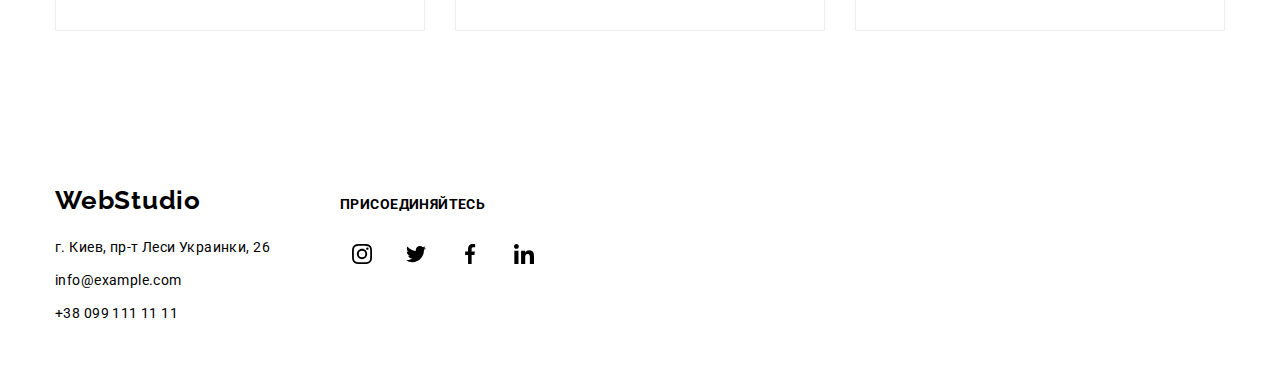
==== commit 1912b4f9: "vars" ====
--- a/potrfolio.html
+++ b/potrfolio.html
@@ -11,7 +11,7 @@
     />
     <!--подключение стилей-->
     <link rel="stylesheet" href="css/modern-normalize.css" />
-    <link rel="stylesheet" href="css/style.css" />
+    <link rel="stylesheet" href="css/main.min.css" />
 
     <title>Potrfolio</title>
   </head>
--- a/css/main.min.css
+++ b/css/main.min.css
@@ -0,0 +1,2 @@
+html{box-sizing:border-box}*{margin:0;padding:0}ul{list-style-type:none;text-decoration:none;padding:0;margin:0}a{text-decoration:none;text-transform:none;font-style:normal}*,::before,::after{box-sizing:inherit}h1,h2,h3,h4,h5,h6,p{margin-top:0px;margin-bottom:0px}.portfolio{font-family:Roboto, sans-serif}.container{width:1200px;padding-right:15px;padding-left:15px;margin:0px auto 0px auto}header .container,footer .container{padding-top:0px;padding-bottom:0px}header .container{background-color:var(--section-background-color);display:flex;align-items:center;border-bottom:1px solid #ececec}header .logo{font-family:Raleway,sans-serif;font-weight:700;font-size:26px;line-height:1.192;letter-spacing:0.03em;color:#212121;display:flex;margin-right:93px}header .logo-contrast{color:#2196f3;font-family:Raleway,sans-serif;font-weight:700;font-size:26px;line-height:1.192;letter-spacing:0.03em}.navigation{display:flex}.navigation li{display:flex}.navigation li:not(:last-child){margin-right:50px}.navigation a{font-family:Roboto,sans-serif;font-weight:500;font-style:normal;font-size:14px;line-height:1.143;letter-spacing:0.02em;color:#212121;padding-top:32px;padding-bottom:32px;transition:color 250ms cubic-bezier(0.4, 0, 0.2, 1),color 250ms cubic-bezier(0.4, 0, 0.2, 1)}.navigation a:hover,.navigation a:focus,.navigation a:active{color:var(--selected-text-color)}.navigation .active .current-link{color:var(--selected-text-color);position:relative;display:block}.navigation .active .current-link::after{content:"";position:absolute;bottom:0;left:0;height:4px;width:100%;background-color:var(--selected-text-color);border-radius:4px}header address{display:flex;margin-left:auto;font-family:Roboto, sans-serif}header address ul{display:flex}header address li{display:flex}header address li:not(:last-child){margin-right:50px}header address a{font-family:Roboto, sans-serif;font-weight:500;font-size:14px;line-height:1.143;letter-spacing:0.02em;color:var(--minor-text-color);transition:color 250ms cubic-bezier(0.4, 0, 0.2, 1),color 250ms cubic-bezier(0.4, 0, 0.2, 1);display:flex}header address a:hover,header address a:focus,header address a:active{color:var(--selected-text-color)}.mail{fill:currentColor}.tel{fill:currentColor}.icon-header{display:flex;align-items:center;margin-right:10px;align-self:center}.hero{font-family:Roboto, sans-serif;font-weight:900;letter-spacing:0.06em;color:var(--contrast-text-color);background-image:linear-gradient(to right, rgba(47,48,58,0.4), rgba(47,48,58,0.4)),url(../images/hero.jpg);background-repeat:no-repeat;background-size:cover;text-align:center;max-width:1600px;margin-left:auto;margin-right:auto}h1{font-size:44px;line-height:1.36;text-transform:uppercase;text-align:center;padding-top:200px}.hero .main-button{font-size:16px;line-height:1.875;text-align:center;background-color:var(--main-button-color);color:var(--contrast-text-color);box-shadow:0px 4px 4px rgba(0,0,0,0.15);border-radius:4px;border-color:var(--main-button-color);margin-top:30px;width:200px;height:50px;margin-bottom:200px}.backdrop{z-index:2;position:fixed;top:0;left:0;width:100%;height:100%;background-color:rgba(0,0,0,0.2);opacity:1;transition:opacity 250ms cubic-bezier(0.4, 0, 0.2, 1)}.backdrop.is-hidden{opacity:0;pointer-events:none}.backdrop.is-hidden .modal{transform:translate(-50%, -50%) scale(0.8)}.modal{position:absolute;top:50%;left:50%;padding:40px;width:528px;background-color:#fff;border-radius:4px;box-shadow:0px 1px 3px rgba(0,0,0,0.12),0px 1px 1px rgba(0,0,0,0.14),0px 2px 1px rgba(0,0,0,0.2);transform:translate(-50%, -50%) scale(1);transition:transform 250ms cubic-bezier(0.4, 0, 0.2, 1)}.modal b{display:inline-block;margin-bottom:12px;font-style:bold;font-weight:700;font-size:20px;line-height:1.15;text-align:center;letter-spacing:0.03em;color:#212121}.modal .exit-btn{display:flex;position:absolute;top:0;right:0;margin-top:8px;margin-right:8px;width:30px;height:30px;border:1px solid rgba(0,0,0,0.1);border-radius:50%;background-color:var(--section-background-color);cursor:pointer;transition:250ms cubic-bezier(0.4, 0, 0.2, 1)}.modal .exit-btn:hover,.modal .exit-btn:focus{color:var(--icons-contrast-color);cursor:pointer}.exit-btn .icon-btn{margin:auto;fill:currentColor}.name-form .input-block{position:relative}.name-form .icon-input{margin-left:12px;position:absolute;top:50%;left:0;transform:translateY(-50%);fill:#212121}.general-form{margin:auto;width:448px}.general-form .name-form{display:flex;flex-direction:column;margin-bottom:10px;text-align:left}.name-form label{margin-bottom:4px;font-style:normal;font-weight:400;font-size:12px;line-height:1.185;letter-spacing:0.01em;color:var(--minor-text-color)}.name-form .data{padding-left:42px;border:1px solid rgba(33,33,33,0.2);box-sizing:border-box;border-radius:4px;height:40px;width:100%}.data:focus{border:1px solid var(--selected-text-color);outline:none}.data:focus+.icon-input{fill:var(--selected-text-color)}.name-form .data.area{resize:none;height:120px;padding:12px 16px}.name-form .data.area::placeholder{font-style:normal;font-weight:400;font-size:12px;line-height:1.166;letter-spacing:0.01em;color:rgba(117,117,117,0.5)}.checkbox-input{appearance:none;-webkit-appearance:none;-moz-appearance:none}.checkbox-label{display:flex;justify-content:center;margin-top:20px;margin-bottom:30px;align-items:center;font-weight:400;font-size:14px;line-height:1.72;letter-spacing:0.03em;border-radius:4px;color:var(--minor-text-color);transition:250ms cubic-bezier(0.4, 0, 0.2, 1)}.checkbox-custom-box{display:inline-flex;width:16px;height:15px;margin-right:8px;background-image:url(../images/sprite.svg#name-icon) fill #212121;background-size:contain;background-repeat:no-repeat;border-radius:4px;cursor:pointer;transition:250ms cubic-bezier(0.4, 0, 0.2, 1);border:1px solid var(--icons-lines-color)}.checkbox-text{display:inline-flex}.checkbox-input:checked+.checkbox-custom-box{background-image:url(../images/icons/chek-icon.svg);background-size:contain;cursor:pointer;background-repeat:no-repeat;background-color:var(--icons-contrast-color);border:1px solid var(--icons-contrast-color)}.checkbox-input:focus+.checkbox-custom-box{box-sizing:content-box;border-radius:4px}.checkbox-label a{color:var(--icons-lines-color);text-decoration:underline;text-decoration-skip-ink:none}.modal .form-btn{padding:10px 55px;font-style:normal;font-weight:700;font-size:16px;line-height:1.875;align-items:center;text-align:center;letter-spacing:0.06em;color:var(--section-background-color);background:#2196f3;border:none;box-shadow:0px 4px 4px rgba(0,0,0,0.15);border-radius:4px}.modal .close-button{margin-top:8px;margin-right:8px;width:30px;height:30px;border:1px solid rgba(0,0,0,0.1);border-radius:50%;background-color:var(--main-background-color);background-image:url(../images/sprite.svg#close-icon);background-repeat:no-repeat;background-position:center;cursor:pointer}.advantages{font-family:Roboto;letter-spacing:0.03em;box-sizing:content-box;padding-top:94px}.advantages .container{padding-bottom:0}.advantages ul{display:flex;justify-content:center}.advantages li:not(:last-child){margin-right:30px}.advantages h2{color:var(--section-background-color)}.advantages h3{font-family:Roboto;font-size:14px;font-weight:700;font-style:normal;letter-spacing:0.03em;line-height:1.17;text-transform:uppercase;color:var(--main-text-color);margin-bottom:10px}.advantages p{font-family:Roboto;font-weight:400;font-style:normal;letter-spacing:0.03em;font-size:14px;line-height:1.71;color:var(--minor-text-color);width:270px}.icon{width:70px;height:70px}.advantages-image{display:flex;justify-content:center;align-items:center;height:120px;background-color:var(--minor-button-color);border-radius:4px;margin-bottom:30px;margin-right:30px}.team{font-family:Roboto, sans-serif;letter-spacing:0.03em;background-color:var(--minor-background-color)}.team ul{display:flex;justify-content:center;padding-bottom:30px}.team-item{margin-right:30px;background-color:var(--section-background-color);box-shadow:0px 1px 3px rgba(0,0,0,0.12),0px 1px 1px rgba(0,0,0,0.14),0px 2px 1px rgba(0,0,0,0.2);border-radius:0px 0px 4px 4px}.team-item:last-child{margin-right:0}.team h5{font-weight:500;font-size:16px;line-height:1.188;text-align:center;color:var(--main-text-color);padding-top:30px;padding-bottom:10px}.team p{font-weight:400;font-size:16px;line-height:1.188;text-align:center;color:var(--minor-text-color);padding-bottom:30px}.sm{display:flex}.sm .sm-link:hover,.sm .sm-link:focus,.sm .sm-link:active{background-color:var(--icons-contrast-color);color:var(--main-background-color)}.sm-item .sm-link:last-child{margin-right:0}.sm-item .sm-link{display:flex;height:44px;width:44px;align-items:center;border-radius:50%;margin-right:10px;color:var(--icons-primary-color);transition:color 250ms cubic-bezier(0.4, 0, 0.2, 1),background-color 250ms cubic-bezier(0.4, 0, 0.2, 1)}.sm-icon{height:20px;width:20px;margin-left:auto;margin-right:auto;fill:currentColor}footer .sm-item .sm-link{height:44px;width:44px;background-color:rgba(255,255,255,0.1);background-size:20px;background-repeat:no-repeat;background-position:center;border-radius:50%}footer .sm-item:not(:last-child){margin-right:10px}footer .sm{display:flex}.clients{display:flex;justify-content:space-between;align-items:baseline;padding-bottom:94px}.clients-item a{display:flex;align-items:center;justify-content:center;width:170px;height:90px;border:1px solid var(--icons-primary-color);border-radius:4px}.clients-item{margin-right:30px;fill:var(--icons-primary-color)}.clients-item:last-child{margin-right:0}.clients-link{transition:fill 250ms cubic-bezier(0.4, 0, 0.2, 1),border-color 250ms cubic-bezier(0.4, 0, 0.2, 1)}.clients-link:hover,.clients-link:focus{fill:var(--icons-contrast-color);border-color:var(--icons-contrast-color)}footer{background-color:var(--footer-background-color)}.footer-items{align-items:baseline;padding-top:60px}.footer-items a{color:var(--footer-adress-color)}.page-footer{align-items:baseline;margin-left:70px}footer .logo{font-family:Raleway;font-weight:700;font-style:normal;font-size:26px;line-height:1.192;letter-spacing:0.03em;color:var(--contrast-text-color)}footer .logo-contrast{color:var(--selected-text-color)}.footer-items{display:flex}.footer-items ul{align-items:baseline;font-family:Roboto, sans-serif;font-weight:400;font-size:14px;line-height:1.714;font-style:normal;letter-spacing:0.03em;color:var(--contrast-text-color);margin-top:20px;padding-bottom:60px}.footer-items li:not(:last-child){margin-bottom:9px}h6{font-family:Roboto, sans-serif;font-weight:700;font-size:14px;line-height:1.172;font-style:normal;letter-spacing:0.03em;text-transform:uppercase;color:var(--contrast-text-color);margin-bottom:20px}.subscription{margin-top:12px;margin-left:93px;width:570px;height:86px}.subscription b{margin-bottom:20px;display:block;font-style:normal;font-weight:700;font-size:14px;line-height:1.14;letter-spacing:0.03em;text-transform:uppercase;color:#ffffff}.subscription .email{display:block;margin-right:12px;padding-left:16px;width:358px;height:50px;color:var(--white-color);background-color:#2f303a;border:1px solid rgba(255,255,255,0.3);border-radius:4px;box-shadow:0px 4px 4px rgba(0,0,0,0.15)}.subscription .email::placeholder{font-style:400;font-weight:normal;font-size:16px;line-height:1.25;align-items:center;letter-spacing:0.03em;color:rgba(255,255,255,0.6)}.subscription .sub-button{display:flex;width:200px;height:50px;font-style:normal;font-weight:700;font-size:16px;line-height:1.875;align-items:center;text-align:center;letter-spacing:0.06em;justify-content:center;color:#ffffff;background:#2196f3;box-shadow:0px 4px 4px rgba(0,0,0,0.15);border-radius:4px}.subscription .input-sub{display:flex}.subscription .sub-button::after{content:"";display:block;margin-left:10px;width:24px;height:24px;background-image:url(../images/icon-send.svg)}.buttons-list{display:flex;margin-top:94px;justify-content:center;padding-bottom:50px}.buttons-list li{margin-right:8px}.buttons-list li:last-child{margin-right:0}.buttons-item{margin:0;padding:6px 22px;height:38px;letter-spacing:0.03em;line-height:1.625;font-size:16px;font-weight:500;text-align:center;border-radius:4px;border:0;color:var(--main-text-color);background-color:var(--minor-button-color);font-style:Roboto;font-size:16px;line-height:1.63;font-style:normal;letter-spacing:0.03em;transition:color 250ms cubic-bezier(0.4, 0, 0.2, 1),background-color 250ms cubic-bezier(0.4, 0, 0.2, 1)}.buttons-item:hover,.buttons-item:focus,.buttons-item:active{color:var(--contrast-text-color);background-color:var(--main-button-color)}.project{padding-top:50px;padding-bottom:94px}.portfolio{padding-left:15px;padding-right:15px;margin-left:auto;margin-right:auto}.portfolio .buttons{display:flex;justify-content:center}.portfolio .buttons .item{margin:0;padding:6px 22px;letter-spacing:0 03em;line-height:1.62;box-shadow:0px 2px 2px rgba(0,0,0,0.12);text-shadow:0px 4px 4px rgba(0,0,0,0.25);border-radius:4px;border:0;transition:color 250ms cubic-bezier(0.4, 0, 0.2, 1),background-color 250ms cubic-bezier(0.4, 0, 0.2, 1)}.portfolio .buttons .item:hover,.portfolio .buttons .item:focus,.portfolio .buttons .item:active{color:var(--contrast-text-color);background-color:var(--main-button-color)}.projects-list{display:flex;flex-wrap:wrap}.projects-item{width:calc((100% - 60px) / 3);background-color:var(--section-background-color);list-style-type:none}.projects-content{display:block;background-color:var(--section-background-color);border:1px solid #eeeeee;transition:background-color 250ms cubic-bezier(0.4, 0, 0.2, 1),box-shadow 250ms cubic-bezier(0.4, 0, 0.2, 1)}.projects-content:hover,.projects-content:focus{background-color:var(--section-background-color);box-shadow:0px 1px 1px rgba(0,0,0,0.12),0px 4px 4px rgba(0,0,0,0.06),1px 4px 6px rgba(0,0,0,0.16);border:1px solid #eeeeee}.projects-item:not(:nth-child(3n)){margin-right:30px}.projects-item:not(:nth-last-child(-n+3)){margin-bottom:30px}.projects-item img{display:block}.projects-discription{padding-top:24px;padding-right:20px;padding-bottom:24px;padding-left:24px}h2{visibility:hidden}.projects h3{font-weight:700;font-size:18px;line-height:2;letter-spacing:0 06em;color:var(--main-text-color)}.projects p{font-weight:400;font-size:16px;line-height:1.875;letter-spacing:0 03em;color:var(--minor-text-color);margin:0}.projects-item .outline p{background-color:var(--main-button-color);color:var(--contrast-text-color);padding:24px 63px 24px 63px;margin:0}.projects-image{position:relative;overflow:hidden}.projects-image .outline{position:absolute;left:0;top:0;width:100%;height:100%;background-color:rgba(33,150,243,0.9);border:1px solid #eeeeee;visibility:hidden;transform:translateY(100%);transition:transform 250ms cubic-bezier(0.4, 0, 0.2, 1)}.projects-item:hover .outline{transform:translateY(0);visibility:visible;transition:transform 250ms cubic-bezier(0.4, 0, 0.2, 1)}.projects-content:focus .outline{transform:translateY(0);visibility:visible;transition:transform 250ms cubic-bezier(0.4, 0, 0.2, 1)}/*! modern-normalize v1.0.0 | MIT License | https://github.com/sindresorhus/modern-normalize */​ ​ ​ *,*::before,*::after{box-sizing:border-box}​ ​ :root{-moz-tab-size:4;tab-size:4}​ ​ html{line-height:1.15;-webkit-text-size-adjust:100%}​ ​ ​ body{margin:0}​ ​ body{font-family:system-ui,-apple-system,"Segoe UI",Roboto,Helvetica,Arial,sans-serif,"Apple Color Emoji","Segoe UI Emoji"}​ ​ ​ hr{height:0;color:inherit}​ ​ ​ abbr[title]{text-decoration:underline dotted}​ ​ b,strong{font-weight:bolder}​ ​ code,kbd,samp,pre{font-family:ui-monospace, SFMono-Regular, Consolas, "Liberation Mono", Menlo, monospace;font-size:1em}​ ​ small{font-size:80%}​ ​ sub,sup{font-size:75%;line-height:0;position:relative;vertical-align:baseline}​ sub{bottom:-0.25em}​ sup{top:-0.5em}​ ​ ​ table{text-indent:0;border-color:inherit}​ ​ ​ button,input,optgroup,select,textarea{font-family:inherit;font-size:100%;line-height:1.15;margin:0}​ ​ button,select{text-transform:none}​ ​ button,[type='button'],[type='reset'],[type='submit']{-webkit-appearance:button}​ ​ ::-moz-focus-inner{border-style:none;padding:0}​ ​ :-moz-focusring{outline:1px dotted ButtonText}​ ​ :-moz-ui-invalid{box-shadow:none}​ ​ legend{padding:0}​ ​ progress{vertical-align:baseline}​ ​ ::-webkit-inner-spin-button,::-webkit-outer-spin-button{height:auto}​ ​ [type='search']{-webkit-appearance:textfield;outline-offset:-2px}​ ​ ::-webkit-search-decoration{-webkit-appearance:none}​ ​ ::-webkit-file-upload-button{-webkit-appearance:button;font:inherit}​ ​ ​ summary{display:list-item}
+/*# sourceMappingURL=main.min.css.map */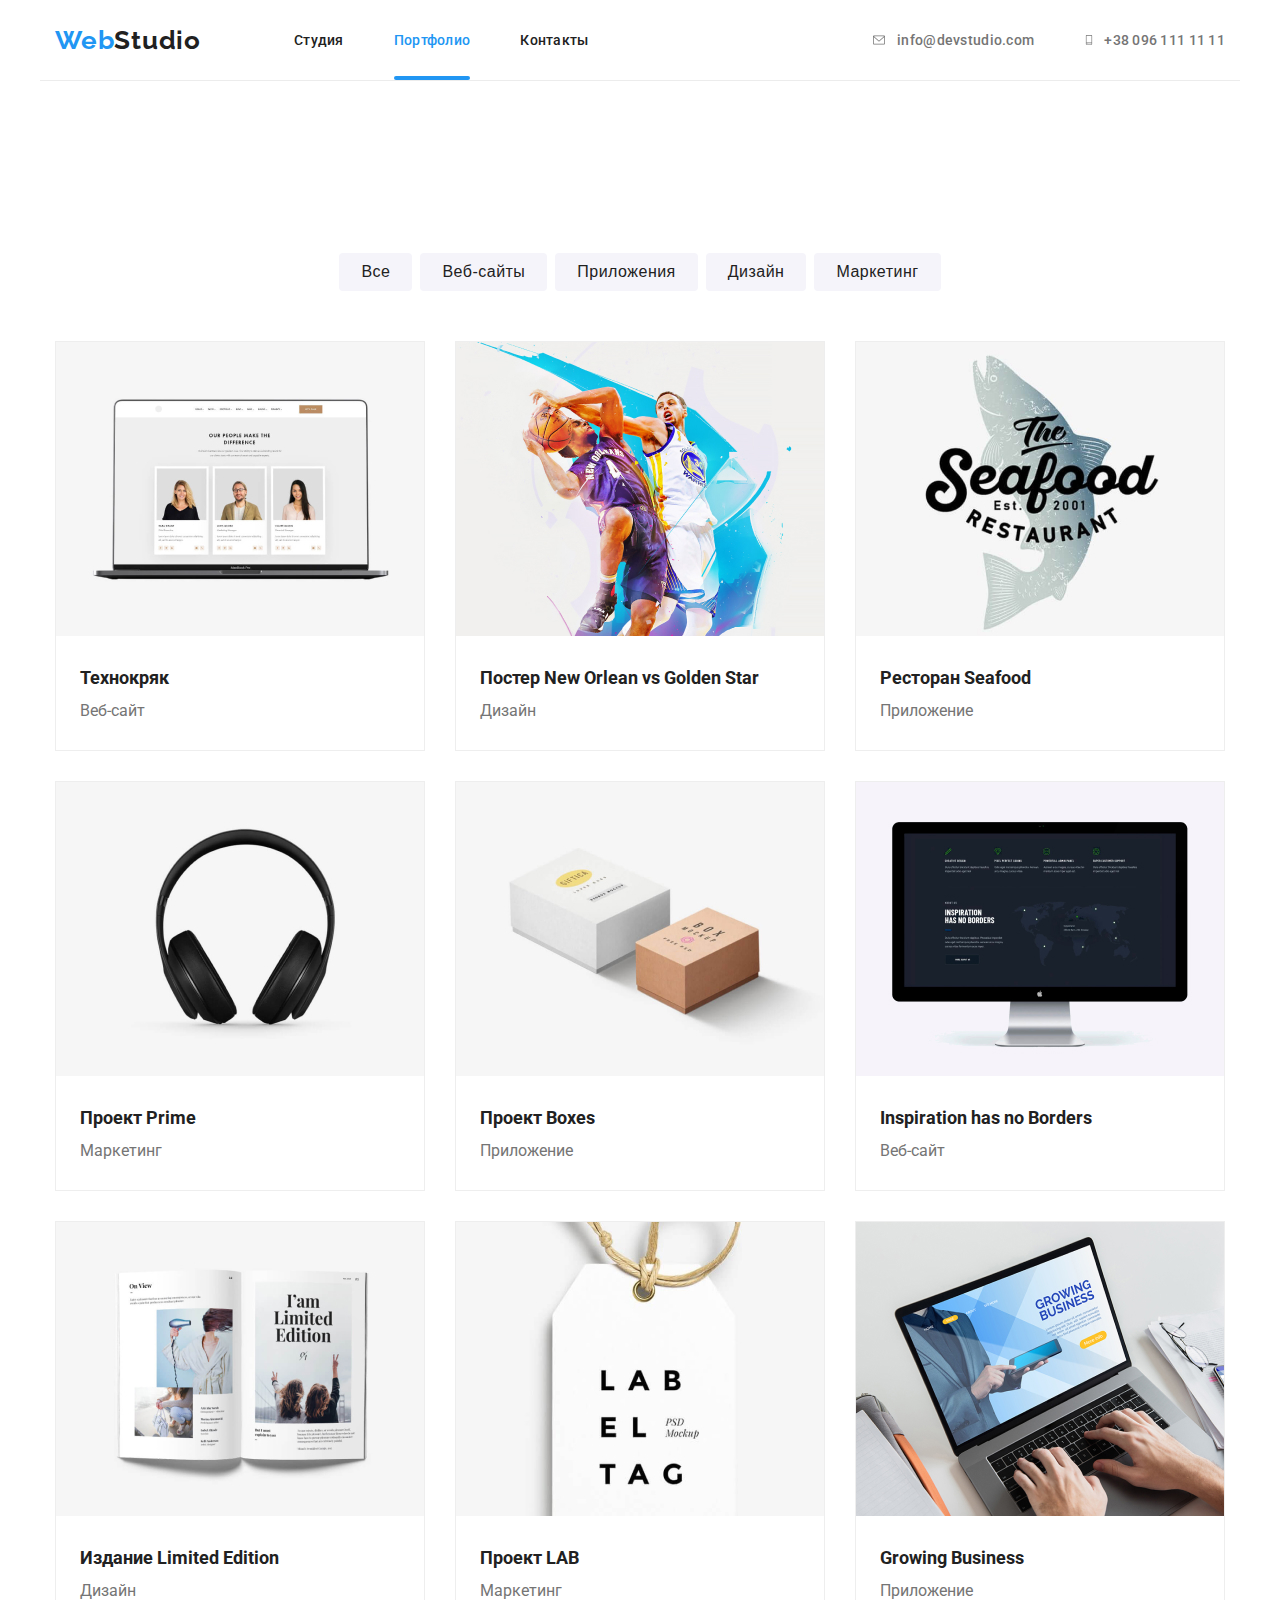
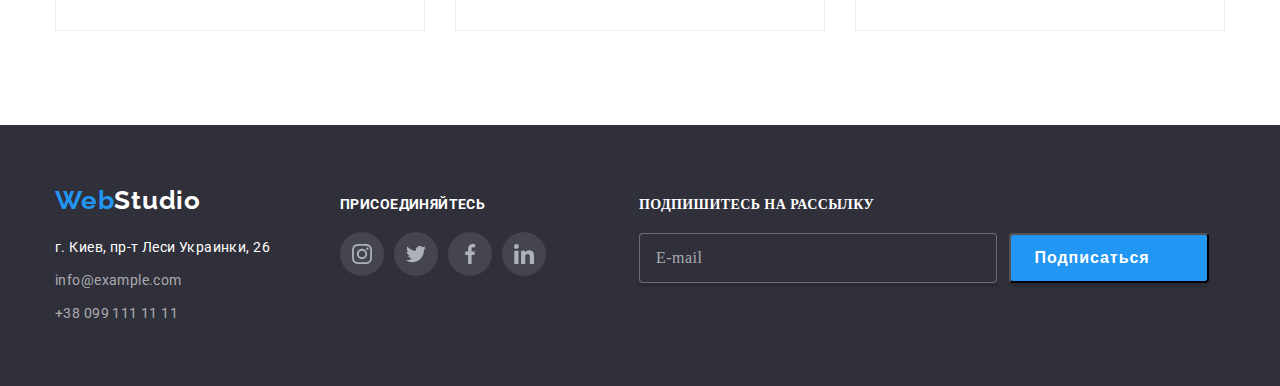
==== commit b2743057: "hw" ====
--- a/potrfolio.html
+++ b/potrfolio.html
@@ -311,8 +311,7 @@
         <div class="footer-items">
           <div>
             <a class="logo" href="index.html" lang="en">
-              <span class="logo-contrast">Web</span>Studio</a
-            >
+              <span class="logo-contrast">Web</span>Studio</a>
             <ul>
               <li>г. Киев, пр-т Леси Украинки, 26</li>
               <li>
@@ -327,31 +326,35 @@
             <h6>присоединяйтесь</h6>
             <ul class="sm">
               <li class="sm-item">
-                <a class="sm-link" href="https://www.instagram.com/"
-                  ><svg class="sm-icon">
-                    <use href="./images/sprite.svg#insta" /></svg
-                ></a>
+                <a class="sm-link" href="https://www.instagram.com/"><svg class="sm-icon">
+                    <use href="./images/sprite.svg#insta" />
+                  </svg></a>
               </li>
               <li class="sm-item">
-                <a class="sm-link" href="https://twitter.com/"
-                  ><svg class="sm-icon">
-                    <use href="./images/sprite.svg#tw" /></svg
-                ></a>
+                <a class="sm-link" href="https://twitter.com/"><svg class="sm-icon">
+                    <use href="./images/sprite.svg#tw" />
+                  </svg></a>
               </li>
               <li class="sm-item">
-                <a class="sm-link" href="https://www.facebook.com/"
-                  ><svg class="sm-icon">
-                    <use href="./images/sprite.svg#fb" /></svg
-                ></a>
+                <a class="sm-link" href="https://www.facebook.com/"><svg class="sm-icon">
+                    <use href="./images/sprite.svg#fb" />
+                  </svg></a>
               </li>
               <li class="sm-item">
-                <a class="sm-link" href="https://www.linkedin.com/"
-                  ><svg class="sm-icon">
-                    <use href="./images/sprite.svg#in" /></svg
-                ></a>
+                <a class="sm-link" href="https://www.linkedin.com/"><svg class="sm-icon">
+                    <use href="./images/sprite.svg#in" />
+                  </svg></a>
               </li>
             </ul>
           </div>
+          <div class="subscription">
+            <b>Подпишитесь на рассылку</b>
+            <form action="" class="input-sub">
+              <input type="email" name="email" placeholder="E-mail" class="email" />
+              <button type="submit" class="sub-button">Подписаться</button>
+            </form>
+          </div>
+    
         </div>
       </div>
     </footer>
--- a/css/main.min.css
+++ b/css/main.min.css
@@ -1,2 +1,2 @@
-html{box-sizing:border-box}*{margin:0;padding:0}ul{list-style-type:none;text-decoration:none;padding:0;margin:0}a{text-decoration:none;text-transform:none;font-style:normal}*,::before,::after{box-sizing:inherit}h1,h2,h3,h4,h5,h6,p{margin-top:0px;margin-bottom:0px}.portfolio{font-family:Roboto, sans-serif}.container{width:1200px;padding-right:15px;padding-left:15px;margin:0px auto 0px auto}header .container,footer .container{padding-top:0px;padding-bottom:0px}header .container{background-color:var(--section-background-color);display:flex;align-items:center;border-bottom:1px solid #ececec}header .logo{font-family:Raleway,sans-serif;font-weight:700;font-size:26px;line-height:1.192;letter-spacing:0.03em;color:#212121;display:flex;margin-right:93px}header .logo-contrast{color:#2196f3;font-family:Raleway,sans-serif;font-weight:700;font-size:26px;line-height:1.192;letter-spacing:0.03em}.navigation{display:flex}.navigation li{display:flex}.navigation li:not(:last-child){margin-right:50px}.navigation a{font-family:Roboto,sans-serif;font-weight:500;font-style:normal;font-size:14px;line-height:1.143;letter-spacing:0.02em;color:#212121;padding-top:32px;padding-bottom:32px;transition:color 250ms cubic-bezier(0.4, 0, 0.2, 1),color 250ms cubic-bezier(0.4, 0, 0.2, 1)}.navigation a:hover,.navigation a:focus,.navigation a:active{color:var(--selected-text-color)}.navigation .active .current-link{color:var(--selected-text-color);position:relative;display:block}.navigation .active .current-link::after{content:"";position:absolute;bottom:0;left:0;height:4px;width:100%;background-color:var(--selected-text-color);border-radius:4px}header address{display:flex;margin-left:auto;font-family:Roboto, sans-serif}header address ul{display:flex}header address li{display:flex}header address li:not(:last-child){margin-right:50px}header address a{font-family:Roboto, sans-serif;font-weight:500;font-size:14px;line-height:1.143;letter-spacing:0.02em;color:var(--minor-text-color);transition:color 250ms cubic-bezier(0.4, 0, 0.2, 1),color 250ms cubic-bezier(0.4, 0, 0.2, 1);display:flex}header address a:hover,header address a:focus,header address a:active{color:var(--selected-text-color)}.mail{fill:currentColor}.tel{fill:currentColor}.icon-header{display:flex;align-items:center;margin-right:10px;align-self:center}.hero{font-family:Roboto, sans-serif;font-weight:900;letter-spacing:0.06em;color:var(--contrast-text-color);background-image:linear-gradient(to right, rgba(47,48,58,0.4), rgba(47,48,58,0.4)),url(../images/hero.jpg);background-repeat:no-repeat;background-size:cover;text-align:center;max-width:1600px;margin-left:auto;margin-right:auto}h1{font-size:44px;line-height:1.36;text-transform:uppercase;text-align:center;padding-top:200px}.hero .main-button{font-size:16px;line-height:1.875;text-align:center;background-color:var(--main-button-color);color:var(--contrast-text-color);box-shadow:0px 4px 4px rgba(0,0,0,0.15);border-radius:4px;border-color:var(--main-button-color);margin-top:30px;width:200px;height:50px;margin-bottom:200px}.backdrop{z-index:2;position:fixed;top:0;left:0;width:100%;height:100%;background-color:rgba(0,0,0,0.2);opacity:1;transition:opacity 250ms cubic-bezier(0.4, 0, 0.2, 1)}.backdrop.is-hidden{opacity:0;pointer-events:none}.backdrop.is-hidden .modal{transform:translate(-50%, -50%) scale(0.8)}.modal{position:absolute;top:50%;left:50%;padding:40px;width:528px;background-color:#fff;border-radius:4px;box-shadow:0px 1px 3px rgba(0,0,0,0.12),0px 1px 1px rgba(0,0,0,0.14),0px 2px 1px rgba(0,0,0,0.2);transform:translate(-50%, -50%) scale(1);transition:transform 250ms cubic-bezier(0.4, 0, 0.2, 1)}.modal b{display:inline-block;margin-bottom:12px;font-style:bold;font-weight:700;font-size:20px;line-height:1.15;text-align:center;letter-spacing:0.03em;color:#212121}.modal .exit-btn{display:flex;position:absolute;top:0;right:0;margin-top:8px;margin-right:8px;width:30px;height:30px;border:1px solid rgba(0,0,0,0.1);border-radius:50%;background-color:var(--section-background-color);cursor:pointer;transition:250ms cubic-bezier(0.4, 0, 0.2, 1)}.modal .exit-btn:hover,.modal .exit-btn:focus{color:var(--icons-contrast-color);cursor:pointer}.exit-btn .icon-btn{margin:auto;fill:currentColor}.name-form .input-block{position:relative}.name-form .icon-input{margin-left:12px;position:absolute;top:50%;left:0;transform:translateY(-50%);fill:#212121}.general-form{margin:auto;width:448px}.general-form .name-form{display:flex;flex-direction:column;margin-bottom:10px;text-align:left}.name-form label{margin-bottom:4px;font-style:normal;font-weight:400;font-size:12px;line-height:1.185;letter-spacing:0.01em;color:var(--minor-text-color)}.name-form .data{padding-left:42px;border:1px solid rgba(33,33,33,0.2);box-sizing:border-box;border-radius:4px;height:40px;width:100%}.data:focus{border:1px solid var(--selected-text-color);outline:none}.data:focus+.icon-input{fill:var(--selected-text-color)}.name-form .data.area{resize:none;height:120px;padding:12px 16px}.name-form .data.area::placeholder{font-style:normal;font-weight:400;font-size:12px;line-height:1.166;letter-spacing:0.01em;color:rgba(117,117,117,0.5)}.checkbox-input{appearance:none;-webkit-appearance:none;-moz-appearance:none}.checkbox-label{display:flex;justify-content:center;margin-top:20px;margin-bottom:30px;align-items:center;font-weight:400;font-size:14px;line-height:1.72;letter-spacing:0.03em;border-radius:4px;color:var(--minor-text-color);transition:250ms cubic-bezier(0.4, 0, 0.2, 1)}.checkbox-custom-box{display:inline-flex;width:16px;height:15px;margin-right:8px;background-image:url(../images/sprite.svg#name-icon) fill #212121;background-size:contain;background-repeat:no-repeat;border-radius:4px;cursor:pointer;transition:250ms cubic-bezier(0.4, 0, 0.2, 1);border:1px solid var(--icons-lines-color)}.checkbox-text{display:inline-flex}.checkbox-input:checked+.checkbox-custom-box{background-image:url(../images/icons/chek-icon.svg);background-size:contain;cursor:pointer;background-repeat:no-repeat;background-color:var(--icons-contrast-color);border:1px solid var(--icons-contrast-color)}.checkbox-input:focus+.checkbox-custom-box{box-sizing:content-box;border-radius:4px}.checkbox-label a{color:var(--icons-lines-color);text-decoration:underline;text-decoration-skip-ink:none}.modal .form-btn{padding:10px 55px;font-style:normal;font-weight:700;font-size:16px;line-height:1.875;align-items:center;text-align:center;letter-spacing:0.06em;color:var(--section-background-color);background:#2196f3;border:none;box-shadow:0px 4px 4px rgba(0,0,0,0.15);border-radius:4px}.modal .close-button{margin-top:8px;margin-right:8px;width:30px;height:30px;border:1px solid rgba(0,0,0,0.1);border-radius:50%;background-color:var(--main-background-color);background-image:url(../images/sprite.svg#close-icon);background-repeat:no-repeat;background-position:center;cursor:pointer}.advantages{font-family:Roboto;letter-spacing:0.03em;box-sizing:content-box;padding-top:94px}.advantages .container{padding-bottom:0}.advantages ul{display:flex;justify-content:center}.advantages li:not(:last-child){margin-right:30px}.advantages h2{color:var(--section-background-color)}.advantages h3{font-family:Roboto;font-size:14px;font-weight:700;font-style:normal;letter-spacing:0.03em;line-height:1.17;text-transform:uppercase;color:var(--main-text-color);margin-bottom:10px}.advantages p{font-family:Roboto;font-weight:400;font-style:normal;letter-spacing:0.03em;font-size:14px;line-height:1.71;color:var(--minor-text-color);width:270px}.icon{width:70px;height:70px}.advantages-image{display:flex;justify-content:center;align-items:center;height:120px;background-color:var(--minor-button-color);border-radius:4px;margin-bottom:30px;margin-right:30px}.team{font-family:Roboto, sans-serif;letter-spacing:0.03em;background-color:var(--minor-background-color)}.team ul{display:flex;justify-content:center;padding-bottom:30px}.team-item{margin-right:30px;background-color:var(--section-background-color);box-shadow:0px 1px 3px rgba(0,0,0,0.12),0px 1px 1px rgba(0,0,0,0.14),0px 2px 1px rgba(0,0,0,0.2);border-radius:0px 0px 4px 4px}.team-item:last-child{margin-right:0}.team h5{font-weight:500;font-size:16px;line-height:1.188;text-align:center;color:var(--main-text-color);padding-top:30px;padding-bottom:10px}.team p{font-weight:400;font-size:16px;line-height:1.188;text-align:center;color:var(--minor-text-color);padding-bottom:30px}.sm{display:flex}.sm .sm-link:hover,.sm .sm-link:focus,.sm .sm-link:active{background-color:var(--icons-contrast-color);color:var(--main-background-color)}.sm-item .sm-link:last-child{margin-right:0}.sm-item .sm-link{display:flex;height:44px;width:44px;align-items:center;border-radius:50%;margin-right:10px;color:var(--icons-primary-color);transition:color 250ms cubic-bezier(0.4, 0, 0.2, 1),background-color 250ms cubic-bezier(0.4, 0, 0.2, 1)}.sm-icon{height:20px;width:20px;margin-left:auto;margin-right:auto;fill:currentColor}footer .sm-item .sm-link{height:44px;width:44px;background-color:rgba(255,255,255,0.1);background-size:20px;background-repeat:no-repeat;background-position:center;border-radius:50%}footer .sm-item:not(:last-child){margin-right:10px}footer .sm{display:flex}.clients{display:flex;justify-content:space-between;align-items:baseline;padding-bottom:94px}.clients-item a{display:flex;align-items:center;justify-content:center;width:170px;height:90px;border:1px solid var(--icons-primary-color);border-radius:4px}.clients-item{margin-right:30px;fill:var(--icons-primary-color)}.clients-item:last-child{margin-right:0}.clients-link{transition:fill 250ms cubic-bezier(0.4, 0, 0.2, 1),border-color 250ms cubic-bezier(0.4, 0, 0.2, 1)}.clients-link:hover,.clients-link:focus{fill:var(--icons-contrast-color);border-color:var(--icons-contrast-color)}footer{background-color:var(--footer-background-color)}.footer-items{align-items:baseline;padding-top:60px}.footer-items a{color:var(--footer-adress-color)}.page-footer{align-items:baseline;margin-left:70px}footer .logo{font-family:Raleway;font-weight:700;font-style:normal;font-size:26px;line-height:1.192;letter-spacing:0.03em;color:var(--contrast-text-color)}footer .logo-contrast{color:var(--selected-text-color)}.footer-items{display:flex}.footer-items ul{align-items:baseline;font-family:Roboto, sans-serif;font-weight:400;font-size:14px;line-height:1.714;font-style:normal;letter-spacing:0.03em;color:var(--contrast-text-color);margin-top:20px;padding-bottom:60px}.footer-items li:not(:last-child){margin-bottom:9px}h6{font-family:Roboto, sans-serif;font-weight:700;font-size:14px;line-height:1.172;font-style:normal;letter-spacing:0.03em;text-transform:uppercase;color:var(--contrast-text-color);margin-bottom:20px}.subscription{margin-top:12px;margin-left:93px;width:570px;height:86px}.subscription b{margin-bottom:20px;display:block;font-style:normal;font-weight:700;font-size:14px;line-height:1.14;letter-spacing:0.03em;text-transform:uppercase;color:#ffffff}.subscription .email{display:block;margin-right:12px;padding-left:16px;width:358px;height:50px;color:var(--white-color);background-color:#2f303a;border:1px solid rgba(255,255,255,0.3);border-radius:4px;box-shadow:0px 4px 4px rgba(0,0,0,0.15)}.subscription .email::placeholder{font-style:400;font-weight:normal;font-size:16px;line-height:1.25;align-items:center;letter-spacing:0.03em;color:rgba(255,255,255,0.6)}.subscription .sub-button{display:flex;width:200px;height:50px;font-style:normal;font-weight:700;font-size:16px;line-height:1.875;align-items:center;text-align:center;letter-spacing:0.06em;justify-content:center;color:#ffffff;background:#2196f3;box-shadow:0px 4px 4px rgba(0,0,0,0.15);border-radius:4px}.subscription .input-sub{display:flex}.subscription .sub-button::after{content:"";display:block;margin-left:10px;width:24px;height:24px;background-image:url(../images/icon-send.svg)}.buttons-list{display:flex;margin-top:94px;justify-content:center;padding-bottom:50px}.buttons-list li{margin-right:8px}.buttons-list li:last-child{margin-right:0}.buttons-item{margin:0;padding:6px 22px;height:38px;letter-spacing:0.03em;line-height:1.625;font-size:16px;font-weight:500;text-align:center;border-radius:4px;border:0;color:var(--main-text-color);background-color:var(--minor-button-color);font-style:Roboto;font-size:16px;line-height:1.63;font-style:normal;letter-spacing:0.03em;transition:color 250ms cubic-bezier(0.4, 0, 0.2, 1),background-color 250ms cubic-bezier(0.4, 0, 0.2, 1)}.buttons-item:hover,.buttons-item:focus,.buttons-item:active{color:var(--contrast-text-color);background-color:var(--main-button-color)}.project{padding-top:50px;padding-bottom:94px}.portfolio{padding-left:15px;padding-right:15px;margin-left:auto;margin-right:auto}.portfolio .buttons{display:flex;justify-content:center}.portfolio .buttons .item{margin:0;padding:6px 22px;letter-spacing:0 03em;line-height:1.62;box-shadow:0px 2px 2px rgba(0,0,0,0.12);text-shadow:0px 4px 4px rgba(0,0,0,0.25);border-radius:4px;border:0;transition:color 250ms cubic-bezier(0.4, 0, 0.2, 1),background-color 250ms cubic-bezier(0.4, 0, 0.2, 1)}.portfolio .buttons .item:hover,.portfolio .buttons .item:focus,.portfolio .buttons .item:active{color:var(--contrast-text-color);background-color:var(--main-button-color)}.projects-list{display:flex;flex-wrap:wrap}.projects-item{width:calc((100% - 60px) / 3);background-color:var(--section-background-color);list-style-type:none}.projects-content{display:block;background-color:var(--section-background-color);border:1px solid #eeeeee;transition:background-color 250ms cubic-bezier(0.4, 0, 0.2, 1),box-shadow 250ms cubic-bezier(0.4, 0, 0.2, 1)}.projects-content:hover,.projects-content:focus{background-color:var(--section-background-color);box-shadow:0px 1px 1px rgba(0,0,0,0.12),0px 4px 4px rgba(0,0,0,0.06),1px 4px 6px rgba(0,0,0,0.16);border:1px solid #eeeeee}.projects-item:not(:nth-child(3n)){margin-right:30px}.projects-item:not(:nth-last-child(-n+3)){margin-bottom:30px}.projects-item img{display:block}.projects-discription{padding-top:24px;padding-right:20px;padding-bottom:24px;padding-left:24px}h2{visibility:hidden}.projects h3{font-weight:700;font-size:18px;line-height:2;letter-spacing:0 06em;color:var(--main-text-color)}.projects p{font-weight:400;font-size:16px;line-height:1.875;letter-spacing:0 03em;color:var(--minor-text-color);margin:0}.projects-item .outline p{background-color:var(--main-button-color);color:var(--contrast-text-color);padding:24px 63px 24px 63px;margin:0}.projects-image{position:relative;overflow:hidden}.projects-image .outline{position:absolute;left:0;top:0;width:100%;height:100%;background-color:rgba(33,150,243,0.9);border:1px solid #eeeeee;visibility:hidden;transform:translateY(100%);transition:transform 250ms cubic-bezier(0.4, 0, 0.2, 1)}.projects-item:hover .outline{transform:translateY(0);visibility:visible;transition:transform 250ms cubic-bezier(0.4, 0, 0.2, 1)}.projects-content:focus .outline{transform:translateY(0);visibility:visible;transition:transform 250ms cubic-bezier(0.4, 0, 0.2, 1)}/*! modern-normalize v1.0.0 | MIT License | https://github.com/sindresorhus/modern-normalize */​ ​ ​ *,*::before,*::after{box-sizing:border-box}​ ​ :root{-moz-tab-size:4;tab-size:4}​ ​ html{line-height:1.15;-webkit-text-size-adjust:100%}​ ​ ​ body{margin:0}​ ​ body{font-family:system-ui,-apple-system,"Segoe UI",Roboto,Helvetica,Arial,sans-serif,"Apple Color Emoji","Segoe UI Emoji"}​ ​ ​ hr{height:0;color:inherit}​ ​ ​ abbr[title]{text-decoration:underline dotted}​ ​ b,strong{font-weight:bolder}​ ​ code,kbd,samp,pre{font-family:ui-monospace, SFMono-Regular, Consolas, "Liberation Mono", Menlo, monospace;font-size:1em}​ ​ small{font-size:80%}​ ​ sub,sup{font-size:75%;line-height:0;position:relative;vertical-align:baseline}​ sub{bottom:-0.25em}​ sup{top:-0.5em}​ ​ ​ table{text-indent:0;border-color:inherit}​ ​ ​ button,input,optgroup,select,textarea{font-family:inherit;font-size:100%;line-height:1.15;margin:0}​ ​ button,select{text-transform:none}​ ​ button,[type='button'],[type='reset'],[type='submit']{-webkit-appearance:button}​ ​ ::-moz-focus-inner{border-style:none;padding:0}​ ​ :-moz-focusring{outline:1px dotted ButtonText}​ ​ :-moz-ui-invalid{box-shadow:none}​ ​ legend{padding:0}​ ​ progress{vertical-align:baseline}​ ​ ::-webkit-inner-spin-button,::-webkit-outer-spin-button{height:auto}​ ​ [type='search']{-webkit-appearance:textfield;outline-offset:-2px}​ ​ ::-webkit-search-decoration{-webkit-appearance:none}​ ​ ::-webkit-file-upload-button{-webkit-appearance:button;font:inherit}​ ​ ​ summary{display:list-item}
+html{box-sizing:border-box}*{margin:0;padding:0}ul{list-style-type:none;text-decoration:none;padding:0;margin:0}a{text-decoration:none;text-transform:none;font-style:normal}*,::before,::after{box-sizing:inherit}h1,h2,h3,h4,h5,h6,p{margin-top:0px;margin-bottom:0px}.portfolio{font-family:Roboto,sans-serif}.container{width:1200px;padding-right:15px;padding-left:15px;margin:0px auto 0px auto}header .container{background-color:#fff;display:flex;align-items:center;border-bottom:1px solid #ececec}header .container,footer .container{padding-top:0px;padding-bottom:0px}header .logo{font-family:Raleway,sans-serif;font-weight:700;font-size:26px;line-height:1.192;letter-spacing:0.03em;color:#212121;display:flex;margin-right:93px}header .logo-contrast{color:#2196f3;font-family:Raleway,sans-serif;font-weight:700;font-size:26px;line-height:1.192;letter-spacing:0.03em}.navigation{display:flex}.navigation li{display:flex}.navigation li:not(:last-child){margin-right:50px}.navigation a{font-family:Roboto,sans-serif;font-weight:500;font-style:normal;font-size:14px;line-height:1.143;letter-spacing:0.02em;color:#212121;padding-top:32px;padding-bottom:32px;transition:color 250ms cubic-bezier(0.4, 0, 0.2, 1),color 250ms cubic-bezier(0.4, 0, 0.2, 1)}.navigation a:hover,.navigation a:focus,.navigation a:active{color:#2196f3}.navigation .active .current-link{color:#2196f3;position:relative;display:block}.navigation .active .current-link::after{content:"";position:absolute;bottom:0;left:0;height:4px;width:100%;background-color:#2196f3;border-radius:4px}header address{display:flex;margin-left:auto;font-family:Roboto,sans-serif}header address ul{display:flex}header address li{display:flex}header address li:not(:last-child){margin-right:50px}header address a{font-family:Roboto,sans-serif;font-weight:500;font-size:14px;line-height:1.143;letter-spacing:0.02em;color:#757575;transition:color 250ms cubic-bezier(0.4, 0, 0.2, 1),color 250ms cubic-bezier(0.4, 0, 0.2, 1);display:flex}header address a:hover,header address a:focus,header address a:active{color:#2196f3}.mail{fill:currentColor}.tel{fill:currentColor}.icon-header{display:flex;align-items:center;margin-right:10px;align-self:center}.hero{font-family:Roboto,sans-serif;font-weight:900;letter-spacing:0.06em;color:#fff;background-image:linear-gradient(to right, rgba(47,48,58,0.4), rgba(47,48,58,0.4)),url(../images/hero.jpg);background-repeat:no-repeat;background-size:cover;text-align:center;max-width:1600px;margin-left:auto;margin-right:auto}.hero .main-button{font-size:16px;line-height:1.875;text-align:center;background-color:#2196f3;color:#fff;box-shadow:0px 4px 4px rgba(0,0,0,0.15);border-radius:4px;border-color:#2196f3;margin-top:30px;width:200px;height:50px;margin-bottom:200px}h1{font-size:44px;line-height:1.36;text-transform:uppercase;text-align:center;padding-top:200px}.backdrop{z-index:2;position:fixed;top:0;left:0;width:100%;height:100%;background-color:rgba(0,0,0,0.2);opacity:1;transition:opacity 250ms cubic-bezier(0.4, 0, 0.2, 1)}.backdrop.is-hidden{opacity:0;pointer-events:none}.backdrop.is-hidden .modal{transform:translate(-50%, -50%) scale(0.8)}.modal{position:absolute;top:50%;left:50%;padding:40px;width:528px;background-color:#fff;border-radius:4px;box-shadow:0px 1px 3px rgba(0,0,0,0.12),0px 1px 1px rgba(0,0,0,0.14),0px 2px 1px rgba(0,0,0,0.2);transform:translate(-50%, -50%) scale(1);transition:transform 250ms cubic-bezier(0.4, 0, 0.2, 1)}.modal b{display:inline-block;margin-bottom:12px;font-style:bold;font-weight:700;font-size:20px;line-height:1.15;text-align:center;letter-spacing:0.03em;color:#212121}.modal .exit-btn{display:flex;position:absolute;top:0;right:0;margin-top:8px;margin-right:8px;width:30px;height:30px;border:1px solid rgba(0,0,0,0.1);border-radius:50%;background-color:#fff;cursor:pointer;transition:250ms cubic-bezier(0.4, 0, 0.2, 1)}.modal .exit-btn:hover,.modal .exit-btn:focus{color:#2196f3;cursor:pointer}.modal .exit-btn .icon-btn{margin:auto;fill:currentColor}.modal .form-btn{padding:10px 55px;font-style:normal;font-weight:700;font-size:16px;line-height:1.875;align-items:center;text-align:center;letter-spacing:0.06em;color:#fff;background:#2196f3;border:none;box-shadow:0px 4px 4px rgba(0,0,0,0.15);border-radius:4px}.modal .modal .close-button{margin-top:8px;margin-right:8px;width:30px;height:30px;border:1px solid rgba(0,0,0,0.1);border-radius:50%;background-color:#f9f9f9;background-image:url(../images/sprite.svg#close-icon);background-repeat:no-repeat;background-position:center;cursor:pointer}.name-form .input-block{position:relative}.name-form .icon-input{margin-left:12px;position:absolute;top:50%;left:0;transform:translateY(-50%);fill:#212121}.general-form{margin:auto;width:448px}.general-form .name-form{display:flex;flex-direction:column;margin-bottom:10px;text-align:left}.name-form label{margin-bottom:4px;font-style:normal;font-weight:400;font-size:12px;line-height:1.185;letter-spacing:0.01em;color:#757575}.name-form .data{padding-left:42px;border:1px solid rgba(33,33,33,0.2);box-sizing:border-box;border-radius:4px;height:40px;width:100%}.name-form .data:focus{border:1px solid #2196f3;outline:none}.name-form .data:focus+.icon-input{fill:#2196f3}.name-form .data.area{resize:none;height:120px;padding:12px 16px}.name-form .data.area::placeholder{font-style:normal;font-weight:400;font-size:12px;line-height:1.166;letter-spacing:0.01em;color:rgba(117,117,117,0.5)}.checkbox-input{appearance:none;-webkit-appearance:none;-moz-appearance:none}.checkbox-label{display:flex;justify-content:center;margin-top:20px;margin-bottom:30px;align-items:center;font-weight:400;font-size:14px;line-height:1.72;letter-spacing:0.03em;border-radius:4px;color:#757575;transition:250ms cubic-bezier(0.4, 0, 0.2, 1)}.checkbox-custom-box{display:inline-flex;width:16px;height:15px;margin-right:8px;background-image:url(../images/sprite.svg#name-icon) fill #212121;background-size:contain;background-repeat:no-repeat;border-radius:4px;cursor:pointer;transition:250ms cubic-bezier(0.4, 0, 0.2, 1);border:1px solid #212121}.checkbox-text{display:inline-flex}.checkbox-input:checked+.checkbox-custom-box{background-image:url(../images/icons/chek-icon.svg);background-size:contain;cursor:pointer;background-repeat:no-repeat;background-color:#2196f3;border:1px solid #2196f3}.checkbox-input:focus+.checkbox-custom-box{box-sizing:content-box;border-radius:4px}.checkbox-label a{color:#212121;text-decoration:underline;text-decoration-skip-ink:none}.advantages{font-family:Roboto,sans-serif;letter-spacing:0.03em;box-sizing:content-box;padding-top:94px}.advantages .container{padding-bottom:0}.advantages ul{display:flex;justify-content:center}.advantages li:not(:last-child){margin-right:30px}.advantages h2{color:#fff}.advantages h3{font-family:Roboto,sans-serif;font-size:14px;font-weight:700;font-style:normal;letter-spacing:0.03em;line-height:1.17;text-transform:uppercase;color:#212121;margin-bottom:10px}.advantages p{font-family:Roboto,sans-serif;font-weight:400;font-style:normal;letter-spacing:0.03em;font-size:14px;line-height:1.71;color:#757575;width:270px}.advantages-image{display:flex;justify-content:center;align-items:center;height:120px;background-color:#f5f4fa;border-radius:4px;margin-bottom:30px;margin-right:30px}.advantages-image .icon{width:70px;height:70px}.services{font-family:Roboto,sans-serif;letter-spacing:0.03em;padding-top:14px}.services-list{display:flex;justify-content:center;position:relative}.services-description{position:absolute;font-size:14px;line-height:1.14;text-transform:uppercase;text-align:center;padding-top:200px;font-family:Roboto,sans-serif;font-weight:700;letter-spacing:0.03em;bottom:25%;color:#fff;background-color:rgba(47,48,58,0.8);padding:27px 0px 27px 0px;width:370px}.services-item:not(:last-child){margin-right:30px;margin-bottom:94px}h4{font-weight:700;font-size:36px;line-height:1.17;text-align:center;color:#212121;margin-bottom:50px;padding-top:94px;font-family:Roboto,sans-serif;letter-spacing:0.03em}.team{font-family:Roboto,sans-serif;letter-spacing:0.03em;background-color:#f3f5fa}.team ul{display:flex;justify-content:center;padding-bottom:30px}.team h5{font-weight:500;font-size:16px;line-height:1.188;text-align:center;color:#212121;padding-top:30px;padding-bottom:10px}.team p{font-weight:400;font-size:16px;line-height:1.188;text-align:center;color:#757575;padding-bottom:30px}.team-item{margin-right:30px;background-color:#fff;box-shadow:0px 1px 3px rgba(0,0,0,0.12),0px 1px 1px rgba(0,0,0,0.14),0px 2px 1px rgba(0,0,0,0.2);border-radius:0px 0px 4px 4px}.team-item:last-child{margin-right:0}.sm{display:flex}.sm-item .sm-link{display:flex;height:44px;width:44px;align-items:center;border-radius:50%;margin-right:10px;color:#afb1b8;transition:color 250ms cubic-bezier(0.4, 0, 0.2, 1),background-color 250ms cubic-bezier(0.4, 0, 0.2, 1)}.sm-item .sm-link:last-child{margin-right:0}.sm-item .sm-link:active,.sm-item .sm-link:focus,.sm-item .sm-link:hover{background-color:#2196f3;color:#f9f9f9}.sm-icon{height:20px;width:20px;margin-left:auto;margin-right:auto;fill:currentColor}.clients{display:flex;justify-content:space-between;align-items:baseline;padding-bottom:94px}.clients-item{margin-right:30px;fill:#afb1b8}.clients-item a{display:flex;align-items:center;justify-content:center;width:170px;height:90px;border:1px solid #afb1b8;border-radius:4px}.clients-item:last-child{margin-right:0}.clients-link{transition:fill 250ms cubic-bezier(0.4, 0, 0.2, 1),border-color 250ms cubic-bezier(0.4, 0, 0.2, 1)}.clients-link:hover,.clients-link:focus{fill:#2196f3;border-color:#2196f3}footer{background-color:#2f303a}.page-footer{align-items:baseline;margin-left:70px}.footer-items{display:flex;align-items:baseline;padding-top:60px}.footer-items a{color:rgba(255,255,255,0.6)}.footer-items ul{align-items:baseline;font-family:Roboto,sans-serif;font-weight:400;font-size:14px;line-height:1.714;font-style:normal;letter-spacing:0.03em;color:#fff;margin-top:20px;padding-bottom:60px}.footer-items li:not(:last-child){margin-bottom:9px}.footer-items .logo{font-family:Raleway,sans-serif;font-weight:700;font-style:normal;font-size:26px;line-height:1.192;letter-spacing:0.03em;color:#fff}.footer-items .logo-contrast{color:#2196f3}h6{font-family:Roboto,sans-serif;font-weight:700;font-size:14px;line-height:1.172;font-style:normal;letter-spacing:0.03em;text-transform:uppercase;color:#fff;margin-bottom:20px}.subscription{margin-top:12px;margin-left:93px;width:570px;height:86px}.subscription b{margin-bottom:20px;display:block;font-style:normal;font-weight:700;font-size:14px;line-height:1.14;letter-spacing:0.03em;text-transform:uppercase;color:#ffffff}.subscription .input-sub{display:flex}.subscription .email{display:block;margin-right:12px;padding-left:16px;width:358px;height:50px;color:#000;background-color:#2f303a;border:1px solid rgba(255,255,255,0.3);border-radius:4px;box-shadow:0px 4px 4px rgba(0,0,0,0.15)}.subscription .email::placeholder{font-style:400;font-weight:normal;font-size:16px;line-height:1.25;align-items:center;letter-spacing:0.03em;color:rgba(255,255,255,0.6)}.subscription .sub-button{display:flex;width:200px;height:50px;font-style:normal;font-weight:700;font-size:16px;line-height:1.875;align-items:center;text-align:center;letter-spacing:0.06em;justify-content:center;color:#ffffff;background:#2196f3;box-shadow:0px 4px 4px rgba(0,0,0,0.15);border-radius:4px}.subscription .sub-button::after{content:"";display:block;margin-left:10px;width:24px;height:24px;background-image:url(../images/icon-send.svg)}footer .sm-item .sm-link{height:44px;width:44px;background-color:rgba(255,255,255,0.1);background-size:20px;background-repeat:no-repeat;background-position:center;border-radius:50%}footer .sm-item:not(:last-child){margin-right:10px}footer .sm{display:flex}.buttons-list{display:flex;margin-top:94px;justify-content:center;padding-bottom:50px}.buttons-list li{margin-right:8px}.buttons-list li:last-child{margin-right:0}.buttons-item{margin:0;padding:6px 22px;height:38px;letter-spacing:0.03em;line-height:1.625;font-size:16px;font-weight:500;text-align:center;border-radius:4px;border:0;color:#212121;background-color:#f5f4fa;font-style:Roboto,sans-serif;font-size:16px;line-height:1.63;font-style:normal;letter-spacing:0.03em;transition:color 250ms cubic-bezier(0.4, 0, 0.2, 1),background-color 250ms cubic-bezier(0.4, 0, 0.2, 1)}.buttons-item:hover,.buttons-item:focus,.buttons-item:active{color:#fff;background-color:#2196f3}.project{padding-top:50px;padding-bottom:94px}.portfolio{padding-left:15px;padding-right:15px;margin-left:auto;margin-right:auto}.projects-list{display:flex;flex-wrap:wrap}.projects-item{width:calc((100% - 60px) / 3);background-color:#fff;list-style-type:none}.projects-item img{display:block}.projects-item .outline p{background-color:#2196f3;color:#fff;padding:24px 63px 24px 63px;margin:0}.projects-content{display:block;background-color:#fff;border:1px solid #eeeeee;transition:background-color 250ms cubic-bezier(0.4, 0, 0.2, 1),box-shadow 250ms cubic-bezier(0.4, 0, 0.2, 1)}.projects-content:hover,.projects-content:focus{background-color:#fff;box-shadow:0px 1px 1px rgba(0,0,0,0.12),0px 4px 4px rgba(0,0,0,0.06),1px 4px 6px rgba(0,0,0,0.16);border:1px solid #eeeeee}.projects-item:not(:nth-child(3n)){margin-right:30px}.projects-item:not(:nth-last-child(-n+3)){margin-bottom:30px}.projects-discription{padding-top:24px;padding-right:20px;padding-bottom:24px;padding-left:24px}h2{visibility:hidden}.projects h3{font-weight:700;font-size:18px;line-height:2;letter-spacing:0 06em;color:#212121}.projects p{font-weight:400;font-size:16px;line-height:1.875;letter-spacing:0 03em;color:#757575;margin:0}.projects-image{position:relative;overflow:hidden}.projects-image .outline{position:absolute;left:0;top:0;width:100%;height:100%;background-color:rgba(33,150,243,0.9);border:1px solid #eeeeee;visibility:hidden;transform:translateY(100%);transition:transform 250ms cubic-bezier(0.4, 0, 0.2, 1)}.projects-item:hover .outline{transform:translateY(0);visibility:visible;transition:transform 250ms cubic-bezier(0.4, 0, 0.2, 1)}.projects-content:focus .outline{transform:translateY(0);visibility:visible;transition:transform 250ms cubic-bezier(0.4, 0, 0.2, 1)}/*! modern-normalize v1.0.0 | MIT License | https://github.com/sindresorhus/modern-normalize */​ ​ ​ *,*::before,*::after{box-sizing:border-box}​ ​ :root{-moz-tab-size:4;tab-size:4}​ ​ html{line-height:1.15;-webkit-text-size-adjust:100%}​ ​ ​ body{margin:0}​ ​ body{font-family:system-ui,-apple-system,"Segoe UI",Roboto,Helvetica,Arial,sans-serif,"Apple Color Emoji","Segoe UI Emoji"}​ ​ ​ hr{height:0;color:inherit}​ ​ ​ abbr[title]{text-decoration:underline dotted}​ ​ b,strong{font-weight:bolder}​ ​ code,kbd,samp,pre{font-family:ui-monospace, SFMono-Regular, Consolas, "Liberation Mono", Menlo, monospace;font-size:1em}​ ​ small{font-size:80%}​ ​ sub,sup{font-size:75%;line-height:0;position:relative;vertical-align:baseline}​ sub{bottom:-0.25em}​ sup{top:-0.5em}​ ​ ​ table{text-indent:0;border-color:inherit}​ ​ ​ button,input,optgroup,select,textarea{font-family:inherit;font-size:100%;line-height:1.15;margin:0}​ ​ button,select{text-transform:none}​ ​ button,[type='button'],[type='reset'],[type='submit']{-webkit-appearance:button}​ ​ ::-moz-focus-inner{border-style:none;padding:0}​ ​ :-moz-focusring{outline:1px dotted ButtonText}​ ​ :-moz-ui-invalid{box-shadow:none}​ ​ legend{padding:0}​ ​ progress{vertical-align:baseline}​ ​ ::-webkit-inner-spin-button,::-webkit-outer-spin-button{height:auto}​ ​ [type='search']{-webkit-appearance:textfield;outline-offset:-2px}​ ​ ::-webkit-search-decoration{-webkit-appearance:none}​ ​ ::-webkit-file-upload-button{-webkit-appearance:button;font:inherit}​ ​ ​ summary{display:list-item}
 /*# sourceMappingURL=main.min.css.map */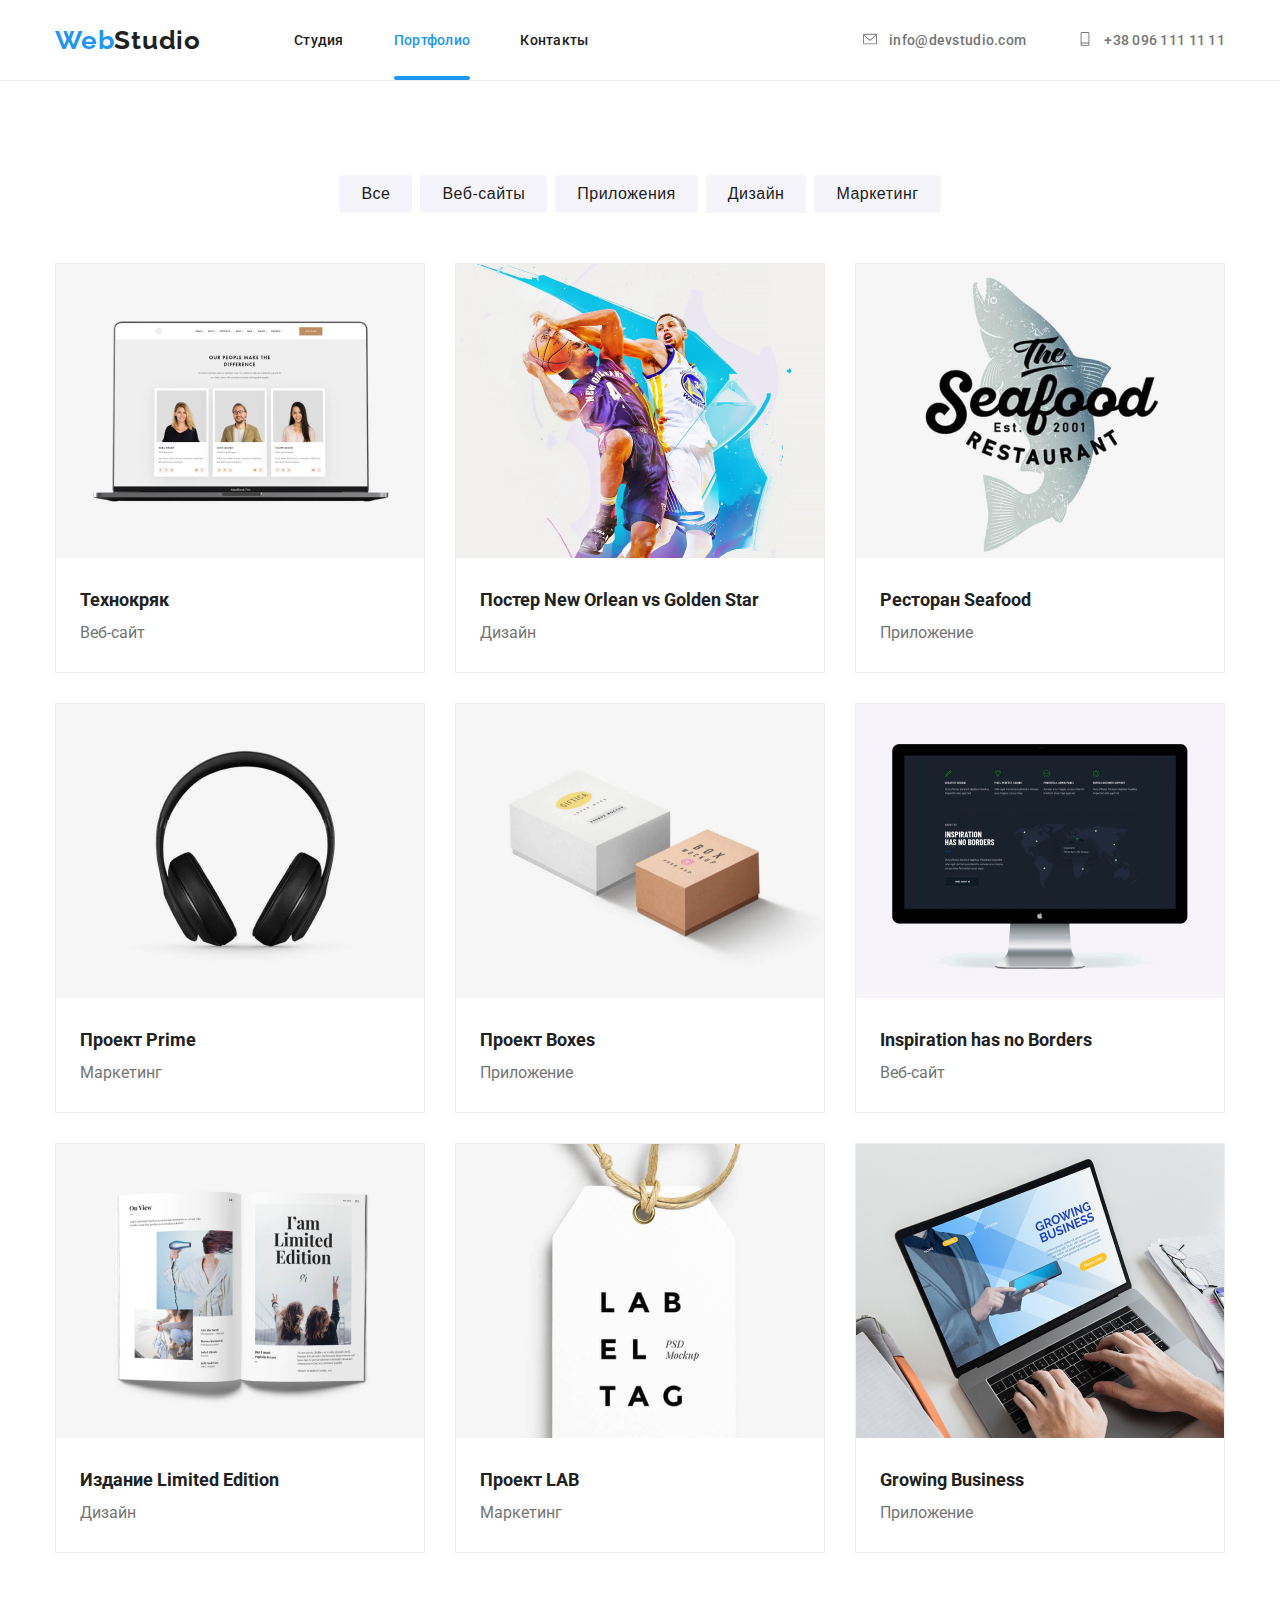
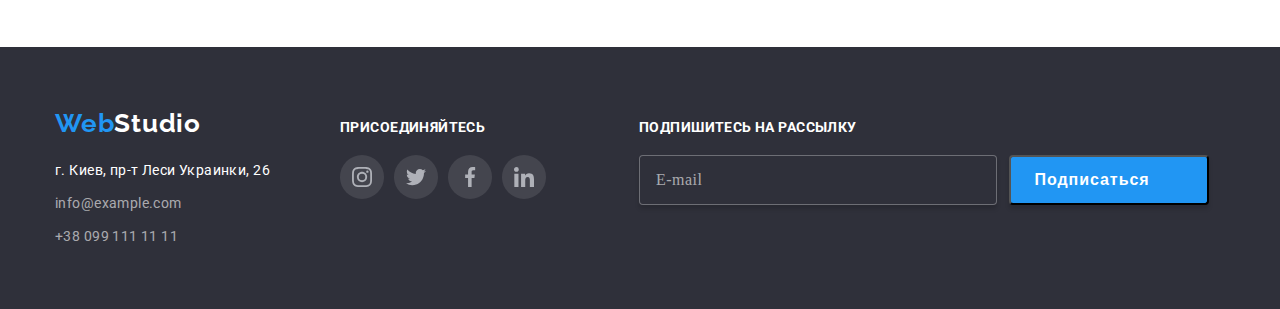
==== commit f150bcea: "buggs fix" ====
--- a/potrfolio.html
+++ b/potrfolio.html
@@ -33,14 +33,14 @@
         <address>
           <ul>
             <li>
-              <a href="mailto:info@devstudio.com"><svg class="mail icon-header" width="16" height="12">
+              <a href="mailto:info@devstudio.com"><svg class="mail icon-header" width="18px" height="14px">
                   <use href="./images/sprite.svg#mail"></use>
                 </svg>
                 info@devstudio.com</a>
             </li>
             <li>
               <a href="tel:+380961111111">
-                <svg class="tel icon-header" width="10px" height="16px">
+                <svg class="tel icon-header" width="18px" height="14px">
                   <use href="./images/sprite.svg#tel"></use>
                 </svg>
                 +38 096 111 11 11</a>
@@ -348,7 +348,7 @@
             </ul>
           </div>
           <div class="subscription">
-            <b>Подпишитесь на рассылку</b>
+            <h6>Подпишитесь на рассылку</h6>
             <form action="" class="input-sub">
               <input type="email" name="email" placeholder="E-mail" class="email" />
               <button type="submit" class="sub-button">Подписаться</button>
--- a/css/main.min.css
+++ b/css/main.min.css
@@ -1,2 +1,2 @@
-html{box-sizing:border-box}*{margin:0;padding:0}ul{list-style-type:none;text-decoration:none;padding:0;margin:0}a{text-decoration:none;text-transform:none;font-style:normal}*,::before,::after{box-sizing:inherit}h1,h2,h3,h4,h5,h6,p{margin-top:0px;margin-bottom:0px}.portfolio{font-family:Roboto,sans-serif}.container{width:1200px;padding-right:15px;padding-left:15px;margin:0px auto 0px auto}header .container{background-color:#fff;display:flex;align-items:center;border-bottom:1px solid #ececec}header .container,footer .container{padding-top:0px;padding-bottom:0px}header .logo{font-family:Raleway,sans-serif;font-weight:700;font-size:26px;line-height:1.192;letter-spacing:0.03em;color:#212121;display:flex;margin-right:93px}header .logo-contrast{color:#2196f3;font-family:Raleway,sans-serif;font-weight:700;font-size:26px;line-height:1.192;letter-spacing:0.03em}.navigation{display:flex}.navigation li{display:flex}.navigation li:not(:last-child){margin-right:50px}.navigation a{font-family:Roboto,sans-serif;font-weight:500;font-style:normal;font-size:14px;line-height:1.143;letter-spacing:0.02em;color:#212121;padding-top:32px;padding-bottom:32px;transition:color 250ms cubic-bezier(0.4, 0, 0.2, 1),color 250ms cubic-bezier(0.4, 0, 0.2, 1)}.navigation a:hover,.navigation a:focus,.navigation a:active{color:#2196f3}.navigation .active .current-link{color:#2196f3;position:relative;display:block}.navigation .active .current-link::after{content:"";position:absolute;bottom:0;left:0;height:4px;width:100%;background-color:#2196f3;border-radius:4px}header address{display:flex;margin-left:auto;font-family:Roboto,sans-serif}header address ul{display:flex}header address li{display:flex}header address li:not(:last-child){margin-right:50px}header address a{font-family:Roboto,sans-serif;font-weight:500;font-size:14px;line-height:1.143;letter-spacing:0.02em;color:#757575;transition:color 250ms cubic-bezier(0.4, 0, 0.2, 1),color 250ms cubic-bezier(0.4, 0, 0.2, 1);display:flex}header address a:hover,header address a:focus,header address a:active{color:#2196f3}.mail{fill:currentColor}.tel{fill:currentColor}.icon-header{display:flex;align-items:center;margin-right:10px;align-self:center}.hero{font-family:Roboto,sans-serif;font-weight:900;letter-spacing:0.06em;color:#fff;background-image:linear-gradient(to right, rgba(47,48,58,0.4), rgba(47,48,58,0.4)),url(../images/hero.jpg);background-repeat:no-repeat;background-size:cover;text-align:center;max-width:1600px;margin-left:auto;margin-right:auto}.hero .main-button{font-size:16px;line-height:1.875;text-align:center;background-color:#2196f3;color:#fff;box-shadow:0px 4px 4px rgba(0,0,0,0.15);border-radius:4px;border-color:#2196f3;margin-top:30px;width:200px;height:50px;margin-bottom:200px}h1{font-size:44px;line-height:1.36;text-transform:uppercase;text-align:center;padding-top:200px}.backdrop{z-index:2;position:fixed;top:0;left:0;width:100%;height:100%;background-color:rgba(0,0,0,0.2);opacity:1;transition:opacity 250ms cubic-bezier(0.4, 0, 0.2, 1)}.backdrop.is-hidden{opacity:0;pointer-events:none}.backdrop.is-hidden .modal{transform:translate(-50%, -50%) scale(0.8)}.modal{position:absolute;top:50%;left:50%;padding:40px;width:528px;background-color:#fff;border-radius:4px;box-shadow:0px 1px 3px rgba(0,0,0,0.12),0px 1px 1px rgba(0,0,0,0.14),0px 2px 1px rgba(0,0,0,0.2);transform:translate(-50%, -50%) scale(1);transition:transform 250ms cubic-bezier(0.4, 0, 0.2, 1)}.modal b{display:inline-block;margin-bottom:12px;font-style:bold;font-weight:700;font-size:20px;line-height:1.15;text-align:center;letter-spacing:0.03em;color:#212121}.modal .exit-btn{display:flex;position:absolute;top:0;right:0;margin-top:8px;margin-right:8px;width:30px;height:30px;border:1px solid rgba(0,0,0,0.1);border-radius:50%;background-color:#fff;cursor:pointer;transition:250ms cubic-bezier(0.4, 0, 0.2, 1)}.modal .exit-btn:hover,.modal .exit-btn:focus{color:#2196f3;cursor:pointer}.modal .exit-btn .icon-btn{margin:auto;fill:currentColor}.modal .form-btn{padding:10px 55px;font-style:normal;font-weight:700;font-size:16px;line-height:1.875;align-items:center;text-align:center;letter-spacing:0.06em;color:#fff;background:#2196f3;border:none;box-shadow:0px 4px 4px rgba(0,0,0,0.15);border-radius:4px}.modal .modal .close-button{margin-top:8px;margin-right:8px;width:30px;height:30px;border:1px solid rgba(0,0,0,0.1);border-radius:50%;background-color:#f9f9f9;background-image:url(../images/sprite.svg#close-icon);background-repeat:no-repeat;background-position:center;cursor:pointer}.name-form .input-block{position:relative}.name-form .icon-input{margin-left:12px;position:absolute;top:50%;left:0;transform:translateY(-50%);fill:#212121}.general-form{margin:auto;width:448px}.general-form .name-form{display:flex;flex-direction:column;margin-bottom:10px;text-align:left}.name-form label{margin-bottom:4px;font-style:normal;font-weight:400;font-size:12px;line-height:1.185;letter-spacing:0.01em;color:#757575}.name-form .data{padding-left:42px;border:1px solid rgba(33,33,33,0.2);box-sizing:border-box;border-radius:4px;height:40px;width:100%}.name-form .data:focus{border:1px solid #2196f3;outline:none}.name-form .data:focus+.icon-input{fill:#2196f3}.name-form .data.area{resize:none;height:120px;padding:12px 16px}.name-form .data.area::placeholder{font-style:normal;font-weight:400;font-size:12px;line-height:1.166;letter-spacing:0.01em;color:rgba(117,117,117,0.5)}.checkbox-input{appearance:none;-webkit-appearance:none;-moz-appearance:none}.checkbox-label{display:flex;justify-content:center;margin-top:20px;margin-bottom:30px;align-items:center;font-weight:400;font-size:14px;line-height:1.72;letter-spacing:0.03em;border-radius:4px;color:#757575;transition:250ms cubic-bezier(0.4, 0, 0.2, 1)}.checkbox-custom-box{display:inline-flex;width:16px;height:15px;margin-right:8px;background-image:url(../images/sprite.svg#name-icon) fill #212121;background-size:contain;background-repeat:no-repeat;border-radius:4px;cursor:pointer;transition:250ms cubic-bezier(0.4, 0, 0.2, 1);border:1px solid #212121}.checkbox-text{display:inline-flex}.checkbox-input:checked+.checkbox-custom-box{background-image:url(../images/icons/chek-icon.svg);background-size:contain;cursor:pointer;background-repeat:no-repeat;background-color:#2196f3;border:1px solid #2196f3}.checkbox-input:focus+.checkbox-custom-box{box-sizing:content-box;border-radius:4px}.checkbox-label a{color:#212121;text-decoration:underline;text-decoration-skip-ink:none}.advantages{font-family:Roboto,sans-serif;letter-spacing:0.03em;box-sizing:content-box;padding-top:94px}.advantages .container{padding-bottom:0}.advantages ul{display:flex;justify-content:center}.advantages li:not(:last-child){margin-right:30px}.advantages h2{color:#fff}.advantages h3{font-family:Roboto,sans-serif;font-size:14px;font-weight:700;font-style:normal;letter-spacing:0.03em;line-height:1.17;text-transform:uppercase;color:#212121;margin-bottom:10px}.advantages p{font-family:Roboto,sans-serif;font-weight:400;font-style:normal;letter-spacing:0.03em;font-size:14px;line-height:1.71;color:#757575;width:270px}.advantages-image{display:flex;justify-content:center;align-items:center;height:120px;background-color:#f5f4fa;border-radius:4px;margin-bottom:30px;margin-right:30px}.advantages-image .icon{width:70px;height:70px}.services{font-family:Roboto,sans-serif;letter-spacing:0.03em;padding-top:14px}.services-list{display:flex;justify-content:center;position:relative}.services-description{position:absolute;font-size:14px;line-height:1.14;text-transform:uppercase;text-align:center;padding-top:200px;font-family:Roboto,sans-serif;font-weight:700;letter-spacing:0.03em;bottom:25%;color:#fff;background-color:rgba(47,48,58,0.8);padding:27px 0px 27px 0px;width:370px}.services-item:not(:last-child){margin-right:30px;margin-bottom:94px}h4{font-weight:700;font-size:36px;line-height:1.17;text-align:center;color:#212121;margin-bottom:50px;padding-top:94px;font-family:Roboto,sans-serif;letter-spacing:0.03em}.team{font-family:Roboto,sans-serif;letter-spacing:0.03em;background-color:#f3f5fa}.team ul{display:flex;justify-content:center;padding-bottom:30px}.team h5{font-weight:500;font-size:16px;line-height:1.188;text-align:center;color:#212121;padding-top:30px;padding-bottom:10px}.team p{font-weight:400;font-size:16px;line-height:1.188;text-align:center;color:#757575;padding-bottom:30px}.team-item{margin-right:30px;background-color:#fff;box-shadow:0px 1px 3px rgba(0,0,0,0.12),0px 1px 1px rgba(0,0,0,0.14),0px 2px 1px rgba(0,0,0,0.2);border-radius:0px 0px 4px 4px}.team-item:last-child{margin-right:0}.sm{display:flex}.sm-item .sm-link{display:flex;height:44px;width:44px;align-items:center;border-radius:50%;margin-right:10px;color:#afb1b8;transition:color 250ms cubic-bezier(0.4, 0, 0.2, 1),background-color 250ms cubic-bezier(0.4, 0, 0.2, 1)}.sm-item .sm-link:last-child{margin-right:0}.sm-item .sm-link:active,.sm-item .sm-link:focus,.sm-item .sm-link:hover{background-color:#2196f3;color:#f9f9f9}.sm-icon{height:20px;width:20px;margin-left:auto;margin-right:auto;fill:currentColor}.clients{display:flex;justify-content:space-between;align-items:baseline;padding-bottom:94px}.clients-item{margin-right:30px;fill:#afb1b8}.clients-item a{display:flex;align-items:center;justify-content:center;width:170px;height:90px;border:1px solid #afb1b8;border-radius:4px}.clients-item:last-child{margin-right:0}.clients-link{transition:fill 250ms cubic-bezier(0.4, 0, 0.2, 1),border-color 250ms cubic-bezier(0.4, 0, 0.2, 1)}.clients-link:hover,.clients-link:focus{fill:#2196f3;border-color:#2196f3}footer{background-color:#2f303a}.page-footer{align-items:baseline;margin-left:70px}.footer-items{display:flex;align-items:baseline;padding-top:60px}.footer-items a{color:rgba(255,255,255,0.6)}.footer-items ul{align-items:baseline;font-family:Roboto,sans-serif;font-weight:400;font-size:14px;line-height:1.714;font-style:normal;letter-spacing:0.03em;color:#fff;margin-top:20px;padding-bottom:60px}.footer-items li:not(:last-child){margin-bottom:9px}.footer-items .logo{font-family:Raleway,sans-serif;font-weight:700;font-style:normal;font-size:26px;line-height:1.192;letter-spacing:0.03em;color:#fff}.footer-items .logo-contrast{color:#2196f3}h6{font-family:Roboto,sans-serif;font-weight:700;font-size:14px;line-height:1.172;font-style:normal;letter-spacing:0.03em;text-transform:uppercase;color:#fff;margin-bottom:20px}.subscription{margin-top:12px;margin-left:93px;width:570px;height:86px}.subscription b{margin-bottom:20px;display:block;font-style:normal;font-weight:700;font-size:14px;line-height:1.14;letter-spacing:0.03em;text-transform:uppercase;color:#ffffff}.subscription .input-sub{display:flex}.subscription .email{display:block;margin-right:12px;padding-left:16px;width:358px;height:50px;color:#000;background-color:#2f303a;border:1px solid rgba(255,255,255,0.3);border-radius:4px;box-shadow:0px 4px 4px rgba(0,0,0,0.15)}.subscription .email::placeholder{font-style:400;font-weight:normal;font-size:16px;line-height:1.25;align-items:center;letter-spacing:0.03em;color:rgba(255,255,255,0.6)}.subscription .sub-button{display:flex;width:200px;height:50px;font-style:normal;font-weight:700;font-size:16px;line-height:1.875;align-items:center;text-align:center;letter-spacing:0.06em;justify-content:center;color:#ffffff;background:#2196f3;box-shadow:0px 4px 4px rgba(0,0,0,0.15);border-radius:4px}.subscription .sub-button::after{content:"";display:block;margin-left:10px;width:24px;height:24px;background-image:url(../images/icon-send.svg)}footer .sm-item .sm-link{height:44px;width:44px;background-color:rgba(255,255,255,0.1);background-size:20px;background-repeat:no-repeat;background-position:center;border-radius:50%}footer .sm-item:not(:last-child){margin-right:10px}footer .sm{display:flex}.buttons-list{display:flex;margin-top:94px;justify-content:center;padding-bottom:50px}.buttons-list li{margin-right:8px}.buttons-list li:last-child{margin-right:0}.buttons-item{margin:0;padding:6px 22px;height:38px;letter-spacing:0.03em;line-height:1.625;font-size:16px;font-weight:500;text-align:center;border-radius:4px;border:0;color:#212121;background-color:#f5f4fa;font-style:Roboto,sans-serif;font-size:16px;line-height:1.63;font-style:normal;letter-spacing:0.03em;transition:color 250ms cubic-bezier(0.4, 0, 0.2, 1),background-color 250ms cubic-bezier(0.4, 0, 0.2, 1)}.buttons-item:hover,.buttons-item:focus,.buttons-item:active{color:#fff;background-color:#2196f3}.project{padding-top:50px;padding-bottom:94px}.portfolio{padding-left:15px;padding-right:15px;margin-left:auto;margin-right:auto}.projects-list{display:flex;flex-wrap:wrap}.projects-item{width:calc((100% - 60px) / 3);background-color:#fff;list-style-type:none}.projects-item img{display:block}.projects-item .outline p{background-color:#2196f3;color:#fff;padding:24px 63px 24px 63px;margin:0}.projects-content{display:block;background-color:#fff;border:1px solid #eeeeee;transition:background-color 250ms cubic-bezier(0.4, 0, 0.2, 1),box-shadow 250ms cubic-bezier(0.4, 0, 0.2, 1)}.projects-content:hover,.projects-content:focus{background-color:#fff;box-shadow:0px 1px 1px rgba(0,0,0,0.12),0px 4px 4px rgba(0,0,0,0.06),1px 4px 6px rgba(0,0,0,0.16);border:1px solid #eeeeee}.projects-item:not(:nth-child(3n)){margin-right:30px}.projects-item:not(:nth-last-child(-n+3)){margin-bottom:30px}.projects-discription{padding-top:24px;padding-right:20px;padding-bottom:24px;padding-left:24px}h2{visibility:hidden}.projects h3{font-weight:700;font-size:18px;line-height:2;letter-spacing:0 06em;color:#212121}.projects p{font-weight:400;font-size:16px;line-height:1.875;letter-spacing:0 03em;color:#757575;margin:0}.projects-image{position:relative;overflow:hidden}.projects-image .outline{position:absolute;left:0;top:0;width:100%;height:100%;background-color:rgba(33,150,243,0.9);border:1px solid #eeeeee;visibility:hidden;transform:translateY(100%);transition:transform 250ms cubic-bezier(0.4, 0, 0.2, 1)}.projects-item:hover .outline{transform:translateY(0);visibility:visible;transition:transform 250ms cubic-bezier(0.4, 0, 0.2, 1)}.projects-content:focus .outline{transform:translateY(0);visibility:visible;transition:transform 250ms cubic-bezier(0.4, 0, 0.2, 1)}/*! modern-normalize v1.0.0 | MIT License | https://github.com/sindresorhus/modern-normalize */​ ​ ​ *,*::before,*::after{box-sizing:border-box}​ ​ :root{-moz-tab-size:4;tab-size:4}​ ​ html{line-height:1.15;-webkit-text-size-adjust:100%}​ ​ ​ body{margin:0}​ ​ body{font-family:system-ui,-apple-system,"Segoe UI",Roboto,Helvetica,Arial,sans-serif,"Apple Color Emoji","Segoe UI Emoji"}​ ​ ​ hr{height:0;color:inherit}​ ​ ​ abbr[title]{text-decoration:underline dotted}​ ​ b,strong{font-weight:bolder}​ ​ code,kbd,samp,pre{font-family:ui-monospace, SFMono-Regular, Consolas, "Liberation Mono", Menlo, monospace;font-size:1em}​ ​ small{font-size:80%}​ ​ sub,sup{font-size:75%;line-height:0;position:relative;vertical-align:baseline}​ sub{bottom:-0.25em}​ sup{top:-0.5em}​ ​ ​ table{text-indent:0;border-color:inherit}​ ​ ​ button,input,optgroup,select,textarea{font-family:inherit;font-size:100%;line-height:1.15;margin:0}​ ​ button,select{text-transform:none}​ ​ button,[type='button'],[type='reset'],[type='submit']{-webkit-appearance:button}​ ​ ::-moz-focus-inner{border-style:none;padding:0}​ ​ :-moz-focusring{outline:1px dotted ButtonText}​ ​ :-moz-ui-invalid{box-shadow:none}​ ​ legend{padding:0}​ ​ progress{vertical-align:baseline}​ ​ ::-webkit-inner-spin-button,::-webkit-outer-spin-button{height:auto}​ ​ [type='search']{-webkit-appearance:textfield;outline-offset:-2px}​ ​ ::-webkit-search-decoration{-webkit-appearance:none}​ ​ ::-webkit-file-upload-button{-webkit-appearance:button;font:inherit}​ ​ ​ summary{display:list-item}
+html{box-sizing:border-box}*{margin:0;padding:0}ul{list-style-type:none;text-decoration:none;padding:0;margin:0}a{text-decoration:none;text-transform:none;font-style:normal}*,::before,::after{box-sizing:inherit}h1,h2,h3,h4,h5,h6,p{margin-top:0px;margin-bottom:0px}.portfolio{font-family:Roboto,sans-serif;border-top:1px solid #ececec}.container{width:1200px;padding-right:15px;padding-left:15px;margin:0px auto 0px auto}header .container{background-color:#fff;display:flex;align-items:center}header .container,footer .container{padding-top:0px;padding-bottom:0px}header .logo{font-family:Raleway,sans-serif;font-weight:700;font-size:26px;line-height:1.192;letter-spacing:0.03em;color:#212121;display:flex;margin-right:93px}header .logo-contrast{color:#2196f3;font-family:Raleway,sans-serif;font-weight:700;font-size:26px;line-height:1.192;letter-spacing:0.03em}.navigation{display:flex}.navigation li{display:flex}.navigation li:not(:last-child){margin-right:50px}.navigation a{font-family:Roboto,sans-serif;font-weight:500;font-style:normal;font-size:14px;line-height:1.143;letter-spacing:0.02em;color:#212121;padding-top:32px;padding-bottom:32px;transition:color 250ms cubic-bezier(0.4, 0, 0.2, 1),color 250ms cubic-bezier(0.4, 0, 0.2, 1)}.navigation a:hover,.navigation a:focus,.navigation a:active{color:#2196f3}.navigation .active .current-link{color:#2196f3;position:relative;display:block}.navigation .active .current-link::after{content:"";position:absolute;bottom:0;left:0;height:4px;width:100%;background-color:#2196f3;border-radius:4px}header address{display:flex;margin-left:auto;font-family:Roboto,sans-serif}header address ul{display:flex}header address li{display:flex}header address li:not(:last-child){margin-right:50px}header address a{font-family:Roboto,sans-serif;font-weight:500;font-size:14px;line-height:1.143;letter-spacing:0.02em;color:#757575;transition:color 250ms cubic-bezier(0.4, 0, 0.2, 1),color 250ms cubic-bezier(0.4, 0, 0.2, 1);display:flex}header address a:hover,header address a:focus,header address a:active{color:#2196f3}.mail{fill:currentColor}.tel{fill:currentColor}.icon-header{display:flex;align-items:center;margin-right:10px}.hero{font-family:Roboto,sans-serif;font-weight:900;letter-spacing:0.06em;color:#fff;background-image:linear-gradient(to right, rgba(47,48,58,0.4), rgba(47,48,58,0.4)),url(../images/hero.jpg);background-repeat:no-repeat;background-size:cover;text-align:center;max-width:1600px;margin-left:auto;margin-right:auto}.hero .main-button{font-size:16px;line-height:1.875;text-align:center;background-color:#2196f3;color:#fff;box-shadow:0px 4px 4px rgba(0,0,0,0.15);border-radius:4px;border-color:#2196f3;margin-top:30px;width:200px;height:50px;margin-bottom:200px}h1{font-size:44px;line-height:1.36;text-transform:uppercase;text-align:center;padding-top:200px}.backdrop{z-index:2;position:fixed;top:0;left:0;width:100%;height:100%;background-color:rgba(0,0,0,0.2);opacity:1;transition:opacity 250ms cubic-bezier(0.4, 0, 0.2, 1)}.backdrop.is-hidden{opacity:0;pointer-events:none}.backdrop.is-hidden .modal{transform:translate(-50%, -50%) scale(0.8)}.modal{position:absolute;top:50%;left:50%;padding:40px;width:528px;background-color:#fff;border-radius:4px;box-shadow:0px 1px 3px rgba(0,0,0,0.12),0px 1px 1px rgba(0,0,0,0.14),0px 2px 1px rgba(0,0,0,0.2);transform:translate(-50%, -50%) scale(1);transition:transform 250ms cubic-bezier(0.4, 0, 0.2, 1)}.modal b{display:inline-block;margin-bottom:12px;font-style:bold;font-weight:700;font-size:20px;line-height:1.15;text-align:center;letter-spacing:0.03em;color:#212121}.modal .exit-btn{display:flex;position:absolute;top:0;right:0;margin-top:8px;margin-right:8px;width:30px;height:30px;border:1px solid rgba(0,0,0,0.1);border-radius:50%;background-color:#fff;cursor:pointer;transition:250ms cubic-bezier(0.4, 0, 0.2, 1)}.modal .exit-btn:hover,.modal .exit-btn:focus{color:#2196f3;cursor:pointer}.modal .exit-btn .icon-btn{margin:auto;fill:currentColor}.modal .form-btn{padding:10px 55px;font-style:normal;font-weight:700;font-size:16px;line-height:1.875;align-items:center;text-align:center;letter-spacing:0.06em;color:#fff;background:#2196f3;border:none;box-shadow:0px 4px 4px rgba(0,0,0,0.15);border-radius:4px}.modal .modal .close-button{margin-top:8px;margin-right:8px;width:30px;height:30px;border:1px solid rgba(0,0,0,0.1);border-radius:50%;background-color:#f9f9f9;background-image:url(../images/sprite.svg#close-icon);background-repeat:no-repeat;background-position:center;cursor:pointer}.name-form .input-block{position:relative}.name-form .icon-input{margin-left:12px;position:absolute;top:50%;left:0;transform:translateY(-50%);fill:#212121}.general-form{margin:auto;width:448px}.general-form .name-form{display:flex;flex-direction:column;margin-bottom:10px;text-align:left}.name-form label{margin-bottom:4px;font-style:normal;font-weight:400;font-size:12px;line-height:1.185;letter-spacing:0.01em;color:#757575}.name-form .data{padding-left:42px;border:1px solid rgba(33,33,33,0.2);box-sizing:border-box;border-radius:4px;height:40px;width:100%}.name-form .data:focus{border:1px solid #2196f3;outline:none}.name-form .data:focus+.icon-input{fill:#2196f3}.name-form .data.area{resize:none;height:120px;padding:12px 16px}.name-form .data.area::placeholder{font-style:normal;font-weight:400;font-size:12px;line-height:1.166;letter-spacing:0.01em;color:rgba(117,117,117,0.5)}.checkbox-input{appearance:none;-webkit-appearance:none;-moz-appearance:none}.checkbox-label{display:flex;justify-content:center;margin-top:20px;margin-bottom:30px;align-items:center;font-weight:400;font-size:14px;line-height:1.72;letter-spacing:0.03em;border-radius:4px;color:#757575;transition:250ms cubic-bezier(0.4, 0, 0.2, 1)}.checkbox-custom-box{display:inline-flex;width:16px;height:15px;margin-right:8px;background-image:url(../images/sprite.svg#name-icon) fill #212121;background-size:contain;background-repeat:no-repeat;border-radius:4px;cursor:pointer;transition:250ms cubic-bezier(0.4, 0, 0.2, 1);border:1px solid #212121}.checkbox-text{display:inline-flex}.checkbox-text .agreement{padding-left:5px;color:#2196f3;text-decoration:underline;text-decoration-skip-ink:none}.checkbox-input:checked+.checkbox-custom-box{background-image:url(../images/icons/chek-icon.svg);background-size:contain;cursor:pointer;background-repeat:no-repeat;background-color:#2196f3;border:1px solid #2196f3}.checkbox-input:focus+.checkbox-custom-box{box-sizing:content-box;border-radius:4px}.advantages{font-family:Roboto,sans-serif;letter-spacing:0.03em;box-sizing:content-box;padding-top:94px}.advantages .container{padding-bottom:0}.advantages ul{display:flex;justify-content:center}.advantages li:not(:last-child){margin-right:30px}.advantages h2{position:absolute;width:1px;height:1px;margin:-1px;border:0;padding:0;white-space:nowrap;clip-path:inset(100%);clip:rect(0 0 0 0);overflow:hidden}.advantages h3{font-family:Roboto,sans-serif;font-size:14px;font-weight:700;font-style:normal;letter-spacing:0.03em;line-height:1.17;text-transform:uppercase;color:#212121;margin-bottom:10px}.advantages p{font-family:Roboto,sans-serif;font-weight:400;font-style:normal;letter-spacing:0.03em;font-size:14px;line-height:1.71;color:#757575;width:270px}.advantages-image{display:flex;justify-content:center;align-items:center;height:120px;background-color:#f5f4fa;border-radius:4px;margin-bottom:30px;margin-right:30px}.advantages-image .icon{width:70px;height:70px}.services{font-family:Roboto,sans-serif;letter-spacing:0.03em;padding-top:14px}.services-list{display:flex;justify-content:center;position:relative}.services-description{position:absolute;font-size:14px;line-height:1.14;text-transform:uppercase;text-align:center;padding-top:200px;font-family:Roboto,sans-serif;font-weight:700;letter-spacing:0.03em;bottom:25%;color:#fff;background-color:rgba(47,48,58,0.8);padding:27px 0px 27px 0px;width:370px}.services-item:not(:last-child){margin-right:30px;margin-bottom:94px}h4{font-weight:700;font-size:36px;line-height:1.17;text-align:center;color:#212121;margin-bottom:50px;padding-top:94px;font-family:Roboto,sans-serif;letter-spacing:0.03em}.team{font-family:Roboto,sans-serif;letter-spacing:0.03em;background-color:#f3f5fa}.team ul{display:flex;justify-content:center;padding-bottom:30px}.team h5{font-weight:500;font-size:16px;line-height:1.188;text-align:center;color:#212121;padding-top:30px;padding-bottom:10px}.team p{font-weight:400;font-size:16px;line-height:1.188;text-align:center;color:#757575;padding-bottom:30px}.team-item{margin-right:30px;background-color:#fff;box-shadow:0px 1px 3px rgba(0,0,0,0.12),0px 1px 1px rgba(0,0,0,0.14),0px 2px 1px rgba(0,0,0,0.2);border-radius:0px 0px 4px 4px}.team-item:last-child{margin-right:0}.sm{display:flex}.sm-item .sm-link{display:flex;height:44px;width:44px;align-items:center;border-radius:50%;margin-right:10px;color:#afb1b8;transition:color 250ms cubic-bezier(0.4, 0, 0.2, 1),background-color 250ms cubic-bezier(0.4, 0, 0.2, 1)}.sm-item .sm-link:last-child{margin-right:0}.sm-item .sm-link:active,.sm-item .sm-link:focus,.sm-item .sm-link:hover{background-color:#2196f3;color:#f9f9f9}.sm-icon{height:20px;width:20px;margin-left:auto;margin-right:auto;fill:currentColor}.clients{display:flex;justify-content:space-between;align-items:baseline;padding-bottom:94px}.clients-item{margin-right:30px;fill:#afb1b8}.clients-item a{display:flex;align-items:center;justify-content:center;width:170px;height:90px;border:1px solid #afb1b8;border-radius:4px}.clients-item:last-child{margin-right:0}.clients-link{transition:fill 250ms cubic-bezier(0.4, 0, 0.2, 1),border-color 250ms cubic-bezier(0.4, 0, 0.2, 1)}.clients-link:hover,.clients-link:focus{fill:#2196f3;border-color:#2196f3}footer{background-color:#2f303a}.page-footer{align-items:baseline;margin-left:70px}.footer-items{display:flex;align-items:baseline;padding-top:60px}.footer-items a{color:rgba(255,255,255,0.6)}.footer-items ul{align-items:baseline;font-family:Roboto,sans-serif;font-weight:400;font-size:14px;line-height:1.714;font-style:normal;letter-spacing:0.03em;color:#fff;margin-top:20px;padding-bottom:60px}.footer-items li:not(:last-child){margin-bottom:9px}.footer-items .logo{font-family:Raleway,sans-serif;font-weight:700;font-style:normal;font-size:26px;line-height:1.192;letter-spacing:0.03em;color:#fff}.footer-items .logo-contrast{color:#2196f3}h6{font-family:Roboto,sans-serif;font-weight:700;font-size:14px;line-height:1.143;font-style:normal;letter-spacing:0.03em;text-transform:uppercase;color:#fff;margin-bottom:20px}.subscription{margin-top:12px;margin-left:93px;width:570px;height:86px}.subscription .input-sub{display:flex}.subscription .email{display:block;margin-right:12px;padding-left:16px;width:358px;height:50px;color:#000;background-color:#2f303a;border:1px solid rgba(255,255,255,0.3);border-radius:4px;box-shadow:0px 4px 4px rgba(0,0,0,0.15);font-style:normal;font-weight:400;font-size:16px;line-height:1.25;align-items:center;letter-spacing:0.03em;color:rgba(255,255,255,0.6)}.subscription .email::placeholder{font-style:400;font-weight:normal;font-size:16px;line-height:1.25;align-items:center;letter-spacing:0.03em;color:rgba(255,255,255,0.6)}.subscription .sub-button{display:flex;width:200px;height:50px;font-style:normal;font-weight:700;font-size:16px;line-height:1.875;align-items:center;text-align:center;letter-spacing:0.06em;justify-content:center;color:#ffffff;background:#2196f3;box-shadow:0px 4px 4px rgba(0,0,0,0.15);border-radius:4px}.subscription .sub-button::after{content:"";display:block;margin-left:10px;width:24px;height:24px;background-image:url(../images/icon-send.svg)}footer .sm-item .sm-link{height:44px;width:44px;background-color:rgba(255,255,255,0.1);background-size:20px;background-repeat:no-repeat;background-position:center;border-radius:50%}footer .sm-item:not(:last-child){margin-right:10px}footer .sm{display:flex}.buttons-list{display:flex;margin-top:44px;justify-content:center;padding-bottom:50px}.buttons-list li{margin-right:8px}.buttons-list li:last-child{margin-right:0}.buttons-item{margin:0;padding:6px 22px;height:38px;letter-spacing:0.03em;line-height:1.625;font-size:16px;font-weight:500;text-align:center;border-radius:4px;border:0;color:#212121;background-color:#f5f4fa;font-style:Roboto,sans-serif;font-size:16px;line-height:1.63;font-style:normal;letter-spacing:0.03em;transition:color 250ms cubic-bezier(0.4, 0, 0.2, 1),background-color 250ms cubic-bezier(0.4, 0, 0.2, 1)}.buttons-item:hover,.buttons-item:focus,.buttons-item:active{color:#fff;background-color:#2196f3}.project{padding-top:50px;padding-bottom:94px}.portfolio{padding-left:15px;padding-right:15px;margin-left:auto;margin-right:auto}.projects-list{display:flex;flex-wrap:wrap}.projects-item{width:calc((100% - 60px) / 3);background-color:#fff;list-style-type:none}.projects-item img{display:block}.projects-item .outline p{background-color:#2196f3;color:#fff;padding:24px 63px 24px 63px;margin:0}.projects-content{display:block;background-color:#fff;border:1px solid #eeeeee;transition:background-color 250ms cubic-bezier(0.4, 0, 0.2, 1),box-shadow 250ms cubic-bezier(0.4, 0, 0.2, 1)}.projects-content:hover,.projects-content:focus{background-color:#fff;box-shadow:0px 1px 1px rgba(0,0,0,0.12),0px 4px 4px rgba(0,0,0,0.06),1px 4px 6px rgba(0,0,0,0.16);border:1px solid #eeeeee}.projects-item:not(:nth-child(3n)){margin-right:30px}.projects-item:not(:nth-last-child(-n+3)){margin-bottom:30px}.projects-discription{padding-top:24px;padding-right:20px;padding-bottom:24px;padding-left:24px}h2{position:absolute;width:1px;height:1px;margin:-1px;border:0;padding:0;white-space:nowrap;clip-path:inset(100%);clip:rect(0 0 0 0);overflow:hidden}.projects h3{font-weight:700;font-size:18px;line-height:2;letter-spacing:0 06em;color:#212121}.projects p{font-weight:400;font-size:16px;line-height:1.875;letter-spacing:0 03em;color:#757575;margin:0}.projects-image{position:relative;overflow:hidden}.projects-image .outline{position:absolute;left:0;top:0;width:100%;height:100%;background-color:rgba(33,150,243,0.9);border:1px solid #eeeeee;visibility:hidden;transform:translateY(100%);transition:transform 250ms cubic-bezier(0.4, 0, 0.2, 1)}.projects-item:hover .outline{transform:translateY(0);visibility:visible;transition:transform 250ms cubic-bezier(0.4, 0, 0.2, 1)}.projects-content:focus .outline{transform:translateY(0);visibility:visible;transition:transform 250ms cubic-bezier(0.4, 0, 0.2, 1)}/*! modern-normalize v1.0.0 | MIT License | https://github.com/sindresorhus/modern-normalize */​ ​ ​ *,*::before,*::after{box-sizing:border-box}​ ​ :root{-moz-tab-size:4;tab-size:4}​ ​ html{line-height:1.15;-webkit-text-size-adjust:100%}​ ​ ​ body{margin:0}​ ​ body{font-family:system-ui,-apple-system,"Segoe UI",Roboto,Helvetica,Arial,sans-serif,"Apple Color Emoji","Segoe UI Emoji"}​ ​ ​ hr{height:0;color:inherit}​ ​ ​ abbr[title]{text-decoration:underline dotted}​ ​ b,strong{font-weight:bolder}​ ​ code,kbd,samp,pre{font-family:ui-monospace, SFMono-Regular, Consolas, "Liberation Mono", Menlo, monospace;font-size:1em}​ ​ small{font-size:80%}​ ​ sub,sup{font-size:75%;line-height:0;position:relative;vertical-align:baseline}​ sub{bottom:-0.25em}​ sup{top:-0.5em}​ ​ ​ table{text-indent:0;border-color:inherit}​ ​ ​ button,optgroup,select,textarea{font-family:inherit;font-size:100%;line-height:1.15;margin:0}​ ​ button,select{text-transform:none}​ ​ button,[type='button'],[type='reset'],[type='submit']{-webkit-appearance:button}​ ​ ::-moz-focus-inner{border-style:none;padding:0}​ ​ :-moz-focusring{outline:1px dotted ButtonText}​ ​ :-moz-ui-invalid{box-shadow:none}​ ​ legend{padding:0}​ ​ progress{vertical-align:baseline}​ ​ ::-webkit-inner-spin-button,::-webkit-outer-spin-button{height:auto}​ ​ [type='search']{-webkit-appearance:textfield;outline-offset:-2px}​ ​ ::-webkit-search-decoration{-webkit-appearance:none}​ ​ ::-webkit-file-upload-button{-webkit-appearance:button;font:inherit}​ ​ ​ summary{display:list-item}
 /*# sourceMappingURL=main.min.css.map */